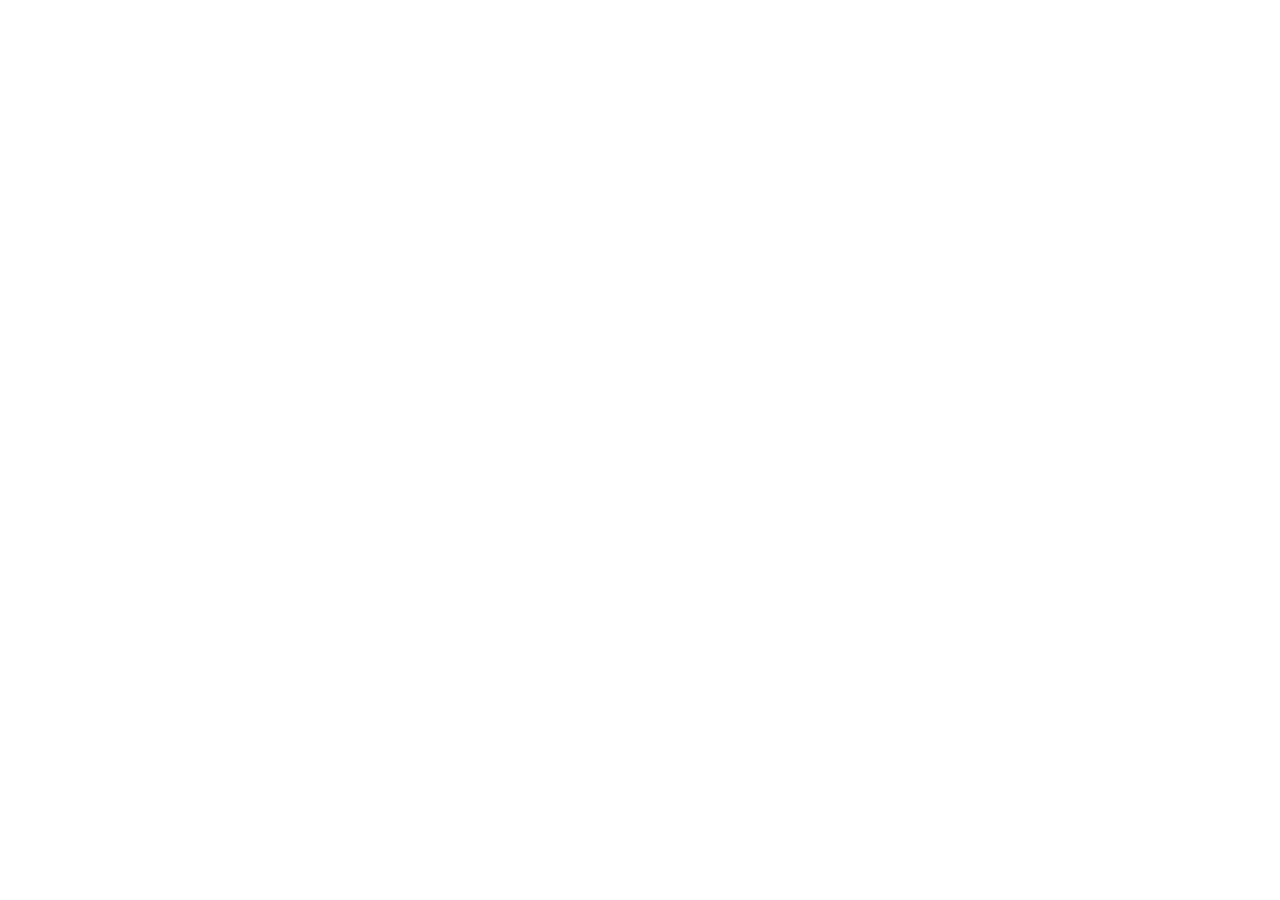
==== index.html @ d7b7cd60 "Initial commit" ====
<!DOCTYPE html>
<html lang="en" dir="rtl">
<head>
    <meta charset="UTF-8">
    <title>tapsi</title>
    <link rel="stylesheet" href="css/font.css">
    <link rel="stylesheet" href="css/style.css">
</head>
<body>


</body>
</html>
---- css/font.css ----
@font-face {
    font-family: 'iran-yekan';
    src: url('../assets/fonts/Yekan.woff'); format('woff');
    font-style: normal;
}

body,button,input,optgroup,select,textarea {
    font-family: 'iran-yekan';
}
---- css/style.css ----
/*Reset*/
*, *:before, *:after {
    box-sizing: border-box;
    margin: 0;
    padding: 0;
}

/*root Variable*/
:root {
    --color--primary: #FF5722;
    --color--secondary--light: #FFF6F2;
    --color--secondary--dark: #FFA589;
    --color--heading: #000000;
    --color--text: #333333;
    --color--white: #FFFFFF;
}

html{
    font-size: 62.5%;
}

body {
    color: var(--color--text);
    font-size: 1.4rem;
}

h1, h2, h3, h4 {
    color: var(--color--heading);
}

h1{
    font-size: 2.5rem;
}

h2{
    font-size: 2.2rem;
}

@media screen and (min-width:1024px) {
    body{
        font-size: 1.8rem;
    }
    h1{
        font-size: 3.5rem;
    }
    h2{
        font-size: 3.5rem;

    }

}

.btn{
    cursor: pointer;
    outline: none;
    border: none;
    padding: 2rem 2.5rem;
    border-radius: 8px;
    margin: 1rem 0;
    white-space: nowrap;
    text-align: center;
    font-size: 1.4rem;
    background-color: var(--color--primary);
    color: var(--color--white);
}

.btn--secondary{
    background-color: var(--color--secondary--dark);
    color: var(--color--white);
}

.btn--black{
    width: 100%;
    font-size: 1.6rem;
}

@media screen and (min-width:1024px) {
    .btn{
        font-size: 1.6rem;
    }
    .btn--black{
        font-size: 2rem;
    }
}
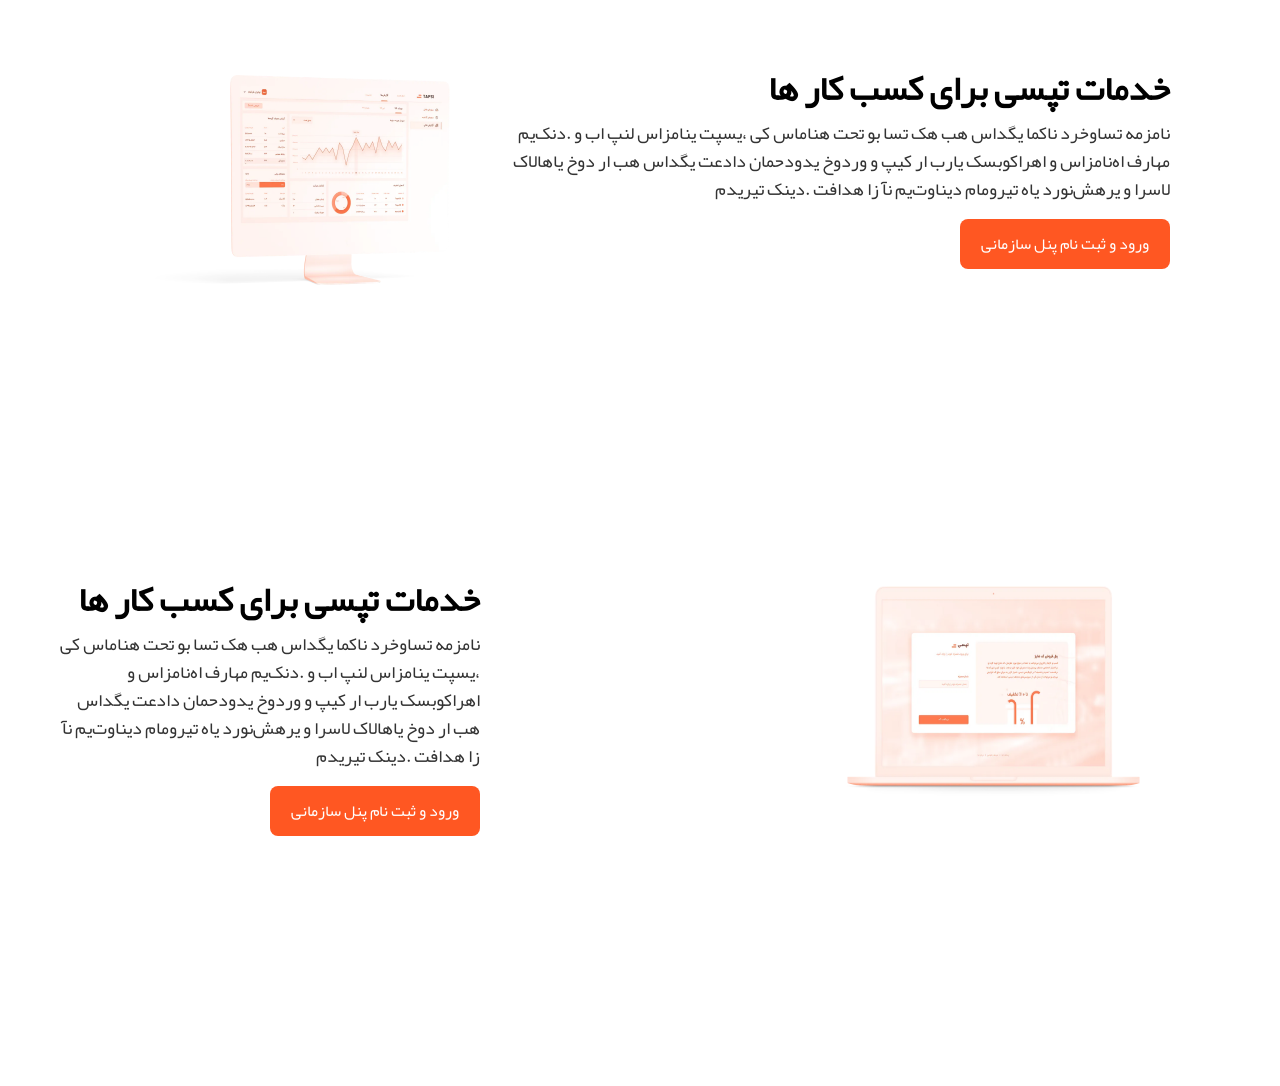
==== commit dcee51d3: "reservation component done" ====
--- a/index.html
+++ b/index.html
@@ -2,6 +2,8 @@
 <html lang="en" dir="rtl">
 <head>
     <meta charset="UTF-8">
+    <meta http-equiv="X-UA-Compatible" content="IE=edge" />
+    <meta name="viewport" content="width=device-width, initial-scale=1.0" />
     <title>tapsi</title>
     <link rel="stylesheet" href="css/font.css">
     <link rel="stylesheet" href="css/style.css">
@@ -9,5 +11,35 @@
 <body>
 
 
+<section class="services container">
+    <div class="services__img">
+        <img src="assets/images/mac1.png" alt="services">
+    </div>
+    <div class="services__content">
+        <h2>خدمات تپسی برای کسب کار ها</h2>
+
+        <p>نامز‌مه تساوخرد ناکما یگداس هب هک تسا بو تحت هناماس کی ،یسپت ینامزاس لنپ
+            اب و .دنک‌یم مهارف اه‌نامزاس و اهراکو‌بسک یارب ار کیپ و وردوخ یدودحمان دادعت
+            یگداس هب ار دوخ یاهالاک لاسرا و یرهش‌نورد یاه تیرومام دیناوت‌یم نآ زا هدافت .دینک تیریدم
+        </p>
+        <button class="btn">ورود و ثبت نام پنل سازمانی</button>
+    </div>
+</section>
+<section class="services container">
+    <div class="services__img coupon__img">
+        <img src="assets/images/mac2.png" alt="coupon">
+    </div>
+    <div class="services__content coupon__content">
+        <h2>خدمات تپسی برای کسب کار ها</h2>
+
+        <p>نامز‌مه تساوخرد ناکما یگداس هب هک تسا بو تحت هناماس کی ،یسپت ینامزاس لنپ
+            اب و .دنک‌یم مهارف اه‌نامزاس و اهراکو‌بسک یارب ار کیپ و وردوخ یدودحمان دادعت
+            یگداس هب ار دوخ یاهالاک لاسرا و یرهش‌نورد یاه تیرومام دیناوت‌یم نآ زا هدافت .دینک تیریدم
+        </p>
+        <button class="btn">ورود و ثبت نام پنل سازمانی</button>
+    </div>
+</section>
+
+
 </body>
 </html>
--- a/css/font.css
+++ b/css/font.css
@@ -2,8 +2,11 @@
     font-family: 'iran-yekan';
     src: url('../assets/fonts/Yekan.woff'); format('woff');
     font-style: normal;
+    font-weight: normal;
+
 }
 
 body,button,input,optgroup,select,textarea {
     font-family: 'iran-yekan';
-}+}
+
--- a/css/style.css
+++ b/css/style.css
@@ -22,7 +22,13 @@
 body {
     color: var(--color--text);
     font-size: 1.4rem;
-}
+    line-height: 2.8rem;
+}
+
+li,ul{
+    list-style: none;
+}
+
 
 h1, h2, h3, h4 {
     color: var(--color--heading);
@@ -48,15 +54,20 @@
 
     }
 
+}
+
+.container{
+    max-width: 1440px;
+    margin: 0 auto;
 }
 
 .btn{
     cursor: pointer;
     outline: none;
     border: none;
-    padding: 2rem 2.5rem;
+    width: 21rem;
+    height: 5rem;
     border-radius: 8px;
-    margin: 1rem 0;
     white-space: nowrap;
     text-align: center;
     font-size: 1.4rem;
@@ -70,8 +81,9 @@
 }
 
 .btn--black{
-    width: 100%;
     font-size: 1.6rem;
+    display: inline-block;
+
 }
 
 @media screen and (min-width:1024px) {
@@ -83,4 +95,212 @@
     }
 }
 
-
+.badge{
+    background-color: var(--color--primary);
+    color: var(--color--white);
+    border: 2px solid var(--color--primary);
+    border-radius: 32px;
+    width: 7.5rem;
+    height: 3rem;
+    text-align: center;
+    font-size: 1.2rem ;
+    text-transform: uppercase;
+}
+
+.badge--light{
+    background-color: #FFF6F2;
+    color: var(--color--primary);
+}
+
+@media screen and (min-width:1024px) {
+    .badge{
+        font-size: 1.4rem;
+    }
+}
+
+.list{
+    display: flex;
+    font-size: 1.8rem;
+}
+
+
+.list--vertical{
+    flex-direction: column;
+    gap: 2.5rem;
+}
+
+.list--horizontal{
+    align-items: center;
+    gap: 3.7rem;
+}
+
+
+.list--vertical li{
+    display: flex;
+    align-items: center;
+    gap: 1.6rem;
+}
+
+
+.list--vertical li::before{
+    content:"";
+    width: 2.6rem;
+    height: 2.6rem;
+    background: url("/assets/images/check.svg");
+    background-repeat: no-repeat;
+    background-position: center;
+
+}
+
+.reservation{
+    display: flex;
+    flex-direction: column;
+    /*grid-template-columns: repeat(auto-fit, minmax(250px, 320px));*/
+    align-items: center;
+    gap: 5rem;
+    margin-top: 40rem;
+    margin-bottom: 20rem;
+}
+
+
+
+@media screen and (min-width:1024px) {
+    .reservation{
+        width: 100%;
+        display: flex;
+        flex-direction: row;
+        justify-content: space-around;
+    }
+}
+
+.reservation__container{
+    position: relative;
+    display: flex;
+    flex-direction: column;
+    align-items: center;
+    justify-content: space-around;
+    width: 31rem;
+    height: 62rem;
+    background-color: var(--color--secondary--light);
+    border-radius: 20px;
+    transition: all 0.2s ease-in-out;
+}
+
+
+
+@media screen and (min-width:1024px) {
+    .reservation__container:hover{
+        transform: scale(1.05);
+    }
+    .reservation__container--popular:hover{
+        transform: scale(1.15);
+    }
+}
+
+.reservation__container--popular{
+    transform: scale(1.1);
+}
+
+.reservation__header{
+    position: absolute;
+    top: 0;
+    background-color: #FF7A50;
+    width: 100%;
+    height: 18.5rem;
+    border-radius: 20px 20px 0px 0px;
+}
+
+.reservation__header--light{
+    background-color: #FFA589;
+}
+
+.reservation__header__content{
+    position: absolute;
+    display: flex;
+    flex-direction: column;
+    gap: 1rem;
+    top: 4rem;
+    right: 2.2rem;
+    font-size: 1.8rem;
+    color: var(--color--white);
+
+}
+
+.reservation--badge{
+    position: absolute;
+    top: 3.3rem;
+    left: 2.9rem;
+}
+
+
+.reservation__content ul{
+    position: absolute;
+    bottom: 19rem;
+    right: 2.2rem;
+}
+
+.reservation__content button{
+    position: absolute;
+    bottom: 4rem;
+    right: 4rem;
+}
+
+@media screen and (min-width:1024px) {
+    .reservation__content button{
+        right: 3rem;
+    }
+}
+
+.services{
+    display: grid;
+    grid-template-columns: 1fr;
+    grid-template-rows: repeat(2, 1fr);
+    justify-content: center;
+    padding: 0 3.5rem ;
+    margin-top: 7.5rem;
+}
+
+.services__img{
+/*justify-self: end;*/
+}
+
+.services img{
+    width: 32.5rem;
+    height: 21rem;
+    padding-right: 3rem;
+}
+
+.services__content{
+display: flex;
+    flex-direction: column;
+    align-items: start;
+    gap: 1.6rem;
+
+}
+
+@media screen and (min-width:1024px) {
+    .services{
+        grid-template-columns: 68rem 1fr;
+        padding-right: 11rem;
+        padding-left: 5rem;
+        column-gap: 1rem;
+
+    }
+    .services__img{
+        order: 2;
+    }
+    .services__content{
+        order: 1;
+
+    }
+    .coupon__img{
+        order: 1;
+
+    }.coupon__content{
+        order: 2;
+
+    }
+}
+
+
+
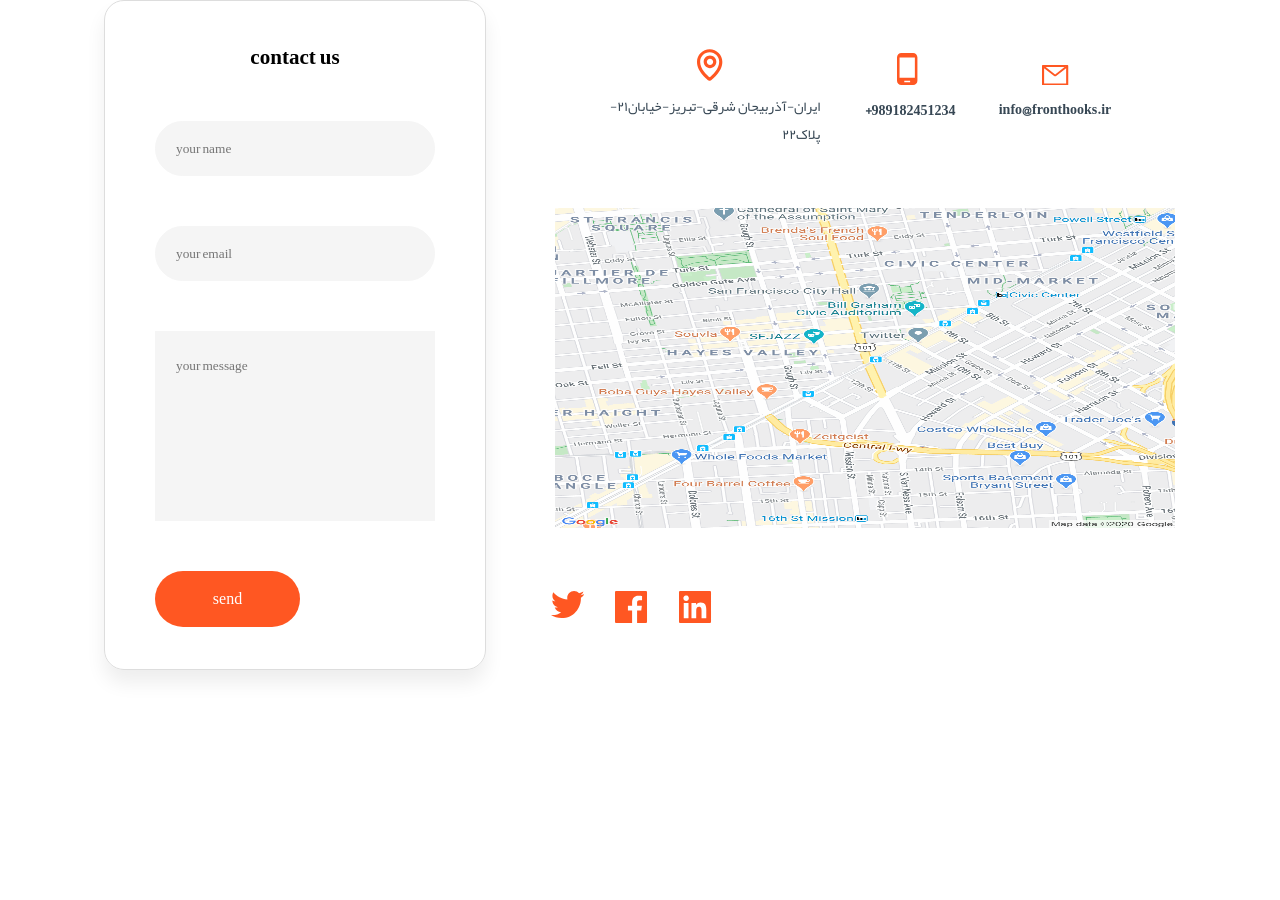
==== commit 67e292a1: "component contact-us created" ====
--- a/index.html
+++ b/index.html
@@ -10,35 +10,65 @@
 </head>
 <body>
 
+<section class="contact container">
+    <div class=" br contact__content">
+        <div class=" br contact__header">
+            <h2>ارتباط با ما</h2>
+            <h3>شما میتوانید نظرات و انتقادات خود را برای ما بفرستید</h3>
+        </div>
+        <div class="contact__icons">
+            <svg  class="icon">
+                <use xlink:href="assets/images/svg-sprit.svg#x"></use>
+            </svg>
+            <svg class="icon">
+                <use xlink:href="assets/images/svg-sprit.svg#facebook"></use>
+            </svg>
+            <svg class="icon">
+                <use xlink:href="assets/images/svg-sprit.svg#linkdin"></use>
+            </svg>
+        </div>
 
-<section class="services container">
-    <div class="services__img">
-        <img src="assets/images/mac1.png" alt="services">
+        <div class="contact__map">
+            <img src="assets/images/map.png" alt="map">
+        </div>
+
+        <div class="contact__info">
+            <div class="contact__info__container info__location" >
+                <span><svg class="icon--inline"><use xlink:href="assets/images/svg-sprit.svg#location"></use></svg></span>
+                <p>ایران-آذربیجان شرقی-تبریز-خیابان۲۱-پلاک۲۲</p>
+            </div >
+            <div class="contact__info__container info__mobile">
+                <span><svg class="icon--inline"><use xlink:href="assets/images/svg-sprit.svg#mobile"></use></svg></span>
+                <h6>+989182451234</h6>
+            </div>
+            <div class="contact__info__container info__mail">
+                <span><svg class="icon--inline--mail"><use xlink:href="assets/images/svg-sprit.svg#email"></use></svg></span>
+                <h6>info@fronthooks.ir</h6>
+            </div>
+        </div>
+
+
     </div>
-    <div class="services__content">
-        <h2>خدمات تپسی برای کسب کار ها</h2>
 
-        <p>نامز‌مه تساوخرد ناکما یگداس هب هک تسا بو تحت هناماس کی ،یسپت ینامزاس لنپ
-            اب و .دنک‌یم مهارف اه‌نامزاس و اهراکو‌بسک یارب ار کیپ و وردوخ یدودحمان دادعت
-            یگداس هب ار دوخ یاهالاک لاسرا و یرهش‌نورد یاه تیرومام دیناوت‌یم نآ زا هدافت .دینک تیریدم
-        </p>
-        <button class="btn">ورود و ثبت نام پنل سازمانی</button>
+
+    <div class="contact__form">
+        <form action="" method="post">
+            <h3>contact us</h3>
+                <label for="name" class="visually-hidden"></label>
+            <input id="name" type="text" placeholder="your name">
+                <label for="email" class="visually-hidden"></label>
+
+            <input id="email" type="email" placeholder="your email">
+                <label for="discreption" class="visually-hidden"></label>
+            <textarea name="" id="discreption" cols="30" rows="10" placeholder="your message"></textarea>
+            <input class="btn btn--form" type="submit" value="send">
+        </form>
     </div>
+
+
+
 </section>
-<section class="services container">
-    <div class="services__img coupon__img">
-        <img src="assets/images/mac2.png" alt="coupon">
-    </div>
-    <div class="services__content coupon__content">
-        <h2>خدمات تپسی برای کسب کار ها</h2>
 
-        <p>نامز‌مه تساوخرد ناکما یگداس هب هک تسا بو تحت هناماس کی ،یسپت ینامزاس لنپ
-            اب و .دنک‌یم مهارف اه‌نامزاس و اهراکو‌بسک یارب ار کیپ و وردوخ یدودحمان دادعت
-            یگداس هب ار دوخ یاهالاک لاسرا و یرهش‌نورد یاه تیرومام دیناوت‌یم نآ زا هدافت .دینک تیریدم
-        </p>
-        <button class="btn">ورود و ثبت نام پنل سازمانی</button>
-    </div>
-</section>
 
 
 </body>
--- a/css/style.css
+++ b/css/style.css
@@ -13,9 +13,10 @@
     --color--heading: #000000;
     --color--text: #333333;
     --color--white: #FFFFFF;
-}
-
-html{
+    --color--info: #374754
+}
+
+html {
     font-size: 62.5%;
 }
 
@@ -25,7 +26,7 @@
     line-height: 2.8rem;
 }
 
-li,ul{
+li, ul {
     list-style: none;
 }
 
@@ -34,34 +35,75 @@
     color: var(--color--heading);
 }
 
-h1{
+h1 {
     font-size: 2.5rem;
 }
 
-h2{
+h2 {
     font-size: 2.2rem;
 }
 
-@media screen and (min-width:1024px) {
-    body{
+@media screen and (min-width: 1024px) {
+    body {
         font-size: 1.8rem;
     }
-    h1{
+
+    h1 {
         font-size: 3.5rem;
     }
-    h2{
+
+    h2 {
         font-size: 3.5rem;
 
     }
 
 }
 
-.container{
+.container {
     max-width: 1440px;
     margin: 0 auto;
 }
 
-.btn{
+input {
+    display: block;
+    outline: none;
+
+}
+
+textarea {
+    resize: none;
+}
+
+.visually-hidden {
+    position: absolute;
+    width: 1px;
+    height: 1px;
+    margin: -1px;
+    padding: 0;
+    overflow: hidden;
+    clip: rect(0 0 0 0);
+    border: 0;
+}
+
+
+.icon {
+    display: inline;
+    width: 4rem;
+    height: 4rem;
+}
+
+.icon--inline {
+    width: 2.7rem;
+    height: 3.3rem;
+}
+
+.icon--inline--mail {
+    width: 2.7rem;
+    height: 2rem;
+}
+
+
+.btn {
     cursor: pointer;
     outline: none;
     border: none;
@@ -75,27 +117,38 @@
     color: var(--color--white);
 }
 
-.btn--secondary{
+.btn--secondary {
     background-color: var(--color--secondary--dark);
     color: var(--color--white);
 }
 
-.btn--black{
+.btn--black {
     font-size: 1.6rem;
     display: inline-block;
 
 }
 
-@media screen and (min-width:1024px) {
-    .btn{
+.btn--form {
+    width: 14.5rem;
+    height: 5.6rem;
+    border-radius: 35px;
+    align-self: flex-end;
+    margin-left: 5rem;
+    font-size: 2rem;
+
+}
+
+@media screen and (min-width: 1024px) {
+    .btn {
         font-size: 1.6rem;
     }
-    .btn--black{
+
+    .btn--black {
         font-size: 2rem;
     }
 }
 
-.badge{
+.badge {
     background-color: var(--color--primary);
     color: var(--color--white);
     border: 2px solid var(--color--primary);
@@ -103,56 +156,55 @@
     width: 7.5rem;
     height: 3rem;
     text-align: center;
-    font-size: 1.2rem ;
+    font-size: 1.2rem;
     text-transform: uppercase;
 }
 
-.badge--light{
+.badge--light {
     background-color: #FFF6F2;
     color: var(--color--primary);
 }
 
-@media screen and (min-width:1024px) {
-    .badge{
+@media screen and (min-width: 1024px) {
+    .badge {
         font-size: 1.4rem;
     }
 }
 
-.list{
+.list {
     display: flex;
     font-size: 1.8rem;
 }
 
 
-.list--vertical{
+.list--vertical {
     flex-direction: column;
     gap: 2.5rem;
 }
 
-.list--horizontal{
+.list--horizontal {
     align-items: center;
     gap: 3.7rem;
 }
 
 
-.list--vertical li{
+.list--vertical li {
     display: flex;
     align-items: center;
     gap: 1.6rem;
 }
 
 
-.list--vertical li::before{
-    content:"";
+.list--vertical li::before {
+    content: "";
     width: 2.6rem;
     height: 2.6rem;
-    background: url("/assets/images/check.svg");
-    background-repeat: no-repeat;
-    background-position: center;
-
-}
-
-.reservation{
+    background: url("/assets/images/check.svg") no-repeat center;
+
+
+}
+
+.reservation {
     display: flex;
     flex-direction: column;
     /*grid-template-columns: repeat(auto-fit, minmax(250px, 320px));*/
@@ -163,9 +215,8 @@
 }
 
 
-
-@media screen and (min-width:1024px) {
-    .reservation{
+@media screen and (min-width: 1024px) {
+    .reservation {
         width: 100%;
         display: flex;
         flex-direction: row;
@@ -173,7 +224,7 @@
     }
 }
 
-.reservation__container{
+.reservation__container {
     position: relative;
     display: flex;
     flex-direction: column;
@@ -187,34 +238,34 @@
 }
 
 
-
-@media screen and (min-width:1024px) {
-    .reservation__container:hover{
+@media screen and (min-width: 1024px) {
+    .reservation__container:hover {
         transform: scale(1.05);
     }
-    .reservation__container--popular:hover{
+
+    .reservation__container--popular:hover {
         transform: scale(1.15);
     }
 }
 
-.reservation__container--popular{
+.reservation__container--popular {
     transform: scale(1.1);
 }
 
-.reservation__header{
+.reservation__header {
     position: absolute;
     top: 0;
     background-color: #FF7A50;
     width: 100%;
     height: 18.5rem;
-    border-radius: 20px 20px 0px 0px;
-}
-
-.reservation__header--light{
+    border-radius: 20px 20px 0 0;
+}
+
+.reservation__header--light {
     background-color: #FFA589;
 }
 
-.reservation__header__content{
+.reservation__header__content {
     position: absolute;
     display: flex;
     flex-direction: column;
@@ -226,81 +277,292 @@
 
 }
 
-.reservation--badge{
+.reservation--badge {
     position: absolute;
     top: 3.3rem;
     left: 2.9rem;
 }
 
 
-.reservation__content ul{
+.reservation__content ul {
     position: absolute;
     bottom: 19rem;
     right: 2.2rem;
 }
 
-.reservation__content button{
+.reservation__content button {
     position: absolute;
     bottom: 4rem;
     right: 4rem;
 }
 
-@media screen and (min-width:1024px) {
-    .reservation__content button{
+@media screen and (min-width: 1024px) {
+    .reservation__content button {
         right: 3rem;
     }
 }
 
-.services{
+.services {
     display: grid;
     grid-template-columns: 1fr;
     grid-template-rows: repeat(2, 1fr);
     justify-content: center;
-    padding: 0 3.5rem ;
+    padding: 0 3.5rem;
     margin-top: 7.5rem;
 }
 
-.services__img{
-/*justify-self: end;*/
-}
-
-.services img{
+.services__img {
+    /*justify-self: end;*/
+}
+
+.services img {
     width: 32.5rem;
     height: 21rem;
     padding-right: 3rem;
 }
 
-.services__content{
-display: flex;
+.services__content {
+    display: flex;
     flex-direction: column;
     align-items: start;
     gap: 1.6rem;
 
 }
 
-@media screen and (min-width:1024px) {
-    .services{
+@media screen and (min-width: 1024px) {
+    .services {
         grid-template-columns: 68rem 1fr;
         padding-right: 11rem;
         padding-left: 5rem;
         column-gap: 1rem;
 
     }
-    .services__img{
+
+    .services__img {
         order: 2;
     }
-    .services__content{
+
+    .services__content {
         order: 1;
 
     }
-    .coupon__img{
+
+    .coupon__img {
         order: 1;
 
-    }.coupon__content{
+    }
+
+    .coupon__content {
         order: 2;
 
     }
 }
 
 
-
+.contact {
+
+    display: grid;
+    grid-template-columns: 1fr;
+    grid-template-rows: repeat(2, 1fr);
+    height: 120rem;
+}
+
+.contact__content {
+    display: flex;
+    flex-direction: column;
+    gap: 5rem;
+    align-items: center;
+    padding: 3rem;
+
+}
+
+.contact__header {
+    display: flex;
+    flex-direction: column;
+    align-items: center;
+    height: 11rem;
+    gap: 1rem;
+    text-align: center;
+}
+
+.contact__icons {
+    display: flex;
+    height: 6rem;
+    gap: 2.4rem;
+    justify-content: center;
+    align-items: center;
+    margin-top: -1rem;
+    margin-bottom: 1rem;
+}
+
+.contact__info {
+    display: flex;
+    flex-direction: column;
+    height: 21rem;
+    width: 35rem;
+    align-self: flex-end;
+    gap: 3rem;
+    align-items: end;
+    margin-left: 4rem;
+}
+
+.contact__info p,h6{
+    color: var(--color--info);
+    direction: ltr;
+    font-size: 1.6rem;
+}
+
+.contact__info__container {
+    display: flex;
+    flex-direction: row-reverse;
+    gap: 0.7rem;
+    align-items: center;
+    text-align: end;
+}
+
+.contact__info span {
+    display: inline-flex;
+    width: fit-content;
+    height: fit-content;
+}
+
+.contact__map {
+    display: none;
+    height: 34rem;
+    width: 63rem;
+}
+
+.contact__form {
+    height: 67rem;
+    display: flex;
+    flex-direction: column;
+    align-items: center;
+
+}
+
+.contact__form form {
+    height: 67rem;
+    display: flex;
+    flex-direction: column;
+    gap: 5rem;
+    justify-content: center;
+    align-items: center;
+    border: 1px solid #DDDDDD;
+    box-shadow: 0 13px 19px 0 #00000012;
+    border-radius: 20px;
+}
+
+.contact__form input[type=text], input[type=email] {
+    width: 28rem;
+    height: 5.5rem;
+    border: 1px solid #F5F5F5;
+    outline: none;
+    background-color: #F5F5F5;
+    border-radius: 39px;
+    padding: 2rem;
+    text-align: end;
+    margin: 0 5rem
+}
+
+.contact__form textarea {
+    width: 28rem;
+    height: 19rem;
+    border: 1px solid #F5F5F5;
+    outline: none;
+    background-color: #F5F5F5;
+    padding: 2rem;
+    text-align: end;
+}
+
+
+@media screen and (min-width: 1024px) {
+    .contact {
+        width: 113rem;
+        height: 68rem;
+        grid-template-columns: repeat(2, 1fr);
+        grid-template-rows: 1fr;
+
+    }
+
+    .contact__content {
+        height: 68rem;
+        display: flex;
+        flex-direction: column-reverse;
+        justify-content: space-between;
+    }
+
+    .contact__header {
+        display: none;
+    }
+
+    .contact__info {
+        width: 54rem;
+        height: 13rem;
+        display: flex;
+        flex-direction: row-reverse;
+        justify-content: space-between;
+        gap: 0rem;
+        align-items: center;
+    }
+
+    .contact__info__container {
+        display: flex;
+        flex-direction: column;
+        align-items: center;
+        gap: 1rem;
+    }
+
+    .contact__info .info__location {
+        width: 25rem;
+        margin-top: 1rem;
+    }
+
+    .contact__info .info__mobile {
+        width: 12rem;
+        margin-top: -1rem;
+
+    }
+
+    .contact__info .info__mail {
+        width: 14rem;
+    }
+
+    .contact__info .info__location p{
+        padding: 0 1.5rem;
+    }
+
+    .contact__info p,h6{
+        font-size: 1.4rem;
+    }
+
+
+
+    .contact__icons {
+        height: 6rem;
+        width: 18rem;
+        align-self: flex-end;
+
+
+    }
+
+    .contact__map {
+        display: block;
+    }
+
+    .contact__map img {
+        width: 62rem;
+        height: 32rem;
+
+
+        .contact__form {
+            width: 48rem;
+            height: 68rem;
+        }
+
+    }
+}
+
+
+    /*div {*/
+    /*    border: 1px solid var(--color--primary);*/
+    /*}*/
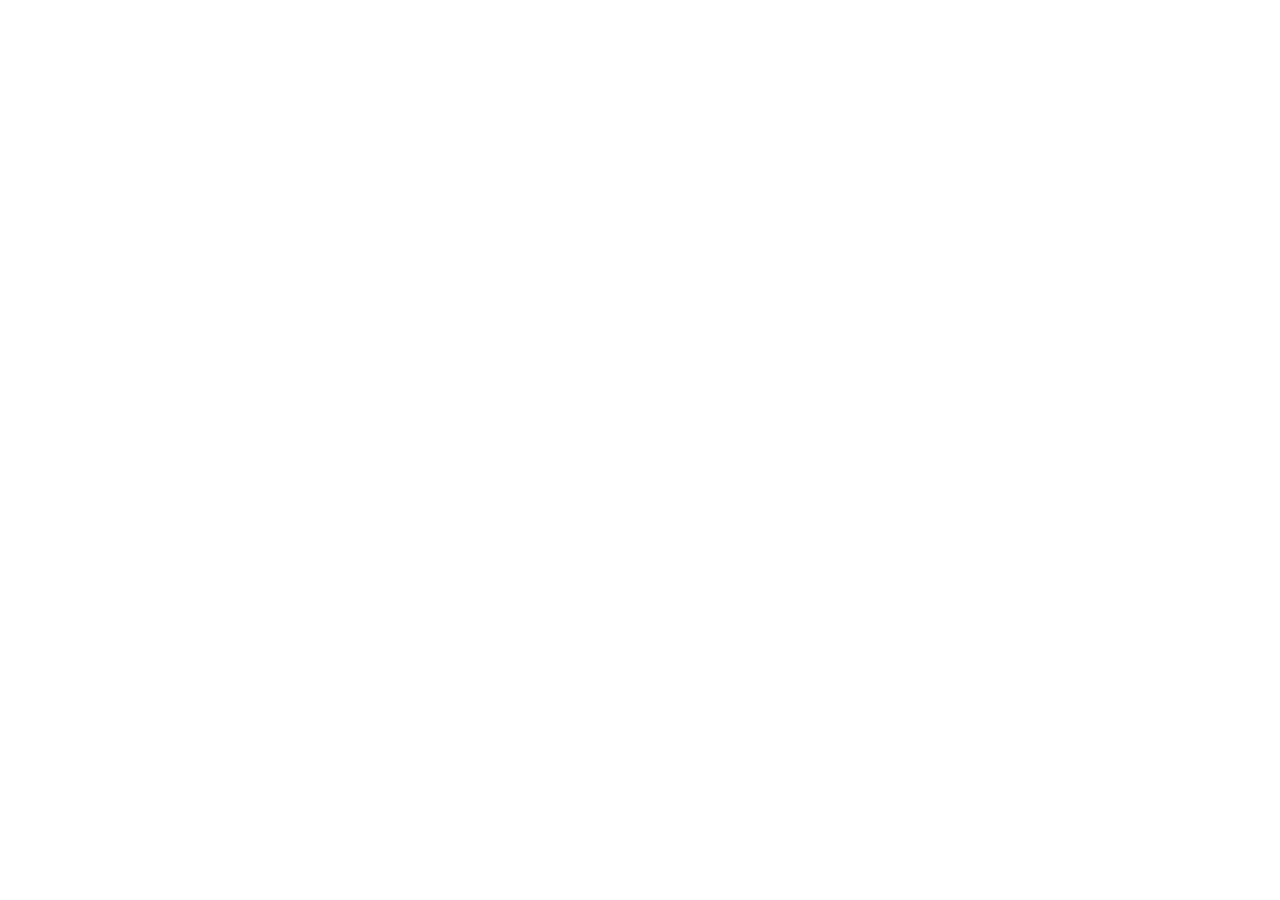
==== commit 21f822e1: "footer and navbar completed" ====
--- a/index.html
+++ b/index.html
@@ -2,74 +2,17 @@
 <html lang="en" dir="rtl">
 <head>
     <meta charset="UTF-8">
-    <meta http-equiv="X-UA-Compatible" content="IE=edge" />
-    <meta name="viewport" content="width=device-width, initial-scale=1.0" />
+    <meta http-equiv="X-UA-Compatible" content="IE=edge"/>
+    <meta name="viewport" content="width=device-width, initial-scale=1.0"/>
     <title>tapsi</title>
     <link rel="stylesheet" href="css/font.css">
     <link rel="stylesheet" href="css/style.css">
 </head>
 <body>
 
-<section class="contact container">
-    <div class=" br contact__content">
-        <div class=" br contact__header">
-            <h2>ارتباط با ما</h2>
-            <h3>شما میتوانید نظرات و انتقادات خود را برای ما بفرستید</h3>
-        </div>
-        <div class="contact__icons">
-            <svg  class="icon">
-                <use xlink:href="assets/images/svg-sprit.svg#x"></use>
-            </svg>
-            <svg class="icon">
-                <use xlink:href="assets/images/svg-sprit.svg#facebook"></use>
-            </svg>
-            <svg class="icon">
-                <use xlink:href="assets/images/svg-sprit.svg#linkdin"></use>
-            </svg>
-        </div>
-
-        <div class="contact__map">
-            <img src="assets/images/map.png" alt="map">
-        </div>
-
-        <div class="contact__info">
-            <div class="contact__info__container info__location" >
-                <span><svg class="icon--inline"><use xlink:href="assets/images/svg-sprit.svg#location"></use></svg></span>
-                <p>ایران-آذربیجان شرقی-تبریز-خیابان۲۱-پلاک۲۲</p>
-            </div >
-            <div class="contact__info__container info__mobile">
-                <span><svg class="icon--inline"><use xlink:href="assets/images/svg-sprit.svg#mobile"></use></svg></span>
-                <h6>+989182451234</h6>
-            </div>
-            <div class="contact__info__container info__mail">
-                <span><svg class="icon--inline--mail"><use xlink:href="assets/images/svg-sprit.svg#email"></use></svg></span>
-                <h6>info@fronthooks.ir</h6>
-            </div>
-        </div>
-
-
-    </div>
-
-
-    <div class="contact__form">
-        <form action="" method="post">
-            <h3>contact us</h3>
-                <label for="name" class="visually-hidden"></label>
-            <input id="name" type="text" placeholder="your name">
-                <label for="email" class="visually-hidden"></label>
-
-            <input id="email" type="email" placeholder="your email">
-                <label for="discreption" class="visually-hidden"></label>
-            <textarea name="" id="discreption" cols="30" rows="10" placeholder="your message"></textarea>
-            <input class="btn btn--form" type="submit" value="send">
-        </form>
-    </div>
 
 
 
-</section>
-
-
-
+<script src="/js/main.js"></script>
 </body>
 </html>
--- a/css/style.css
+++ b/css/style.css
@@ -31,8 +31,17 @@
 }
 
 
-h1, h2, h3, h4 {
-    color: var(--color--heading);
+h3, h4 {
+font-size: 1.2rem;
+}
+
+a{
+    text-decoration: none;
+    color: var(--color--text);
+}
+
+a:hover {
+    color: var(--color--primary);
 }
 
 h1 {
@@ -53,7 +62,7 @@
     }
 
     h2 {
-        font-size: 3.5rem;
+        font-size: 2rem;
 
     }
 
@@ -63,6 +72,15 @@
     max-width: 1440px;
     margin: 0 auto;
 }
+
+.hidden{
+    display: none;
+}
+
+.hidden-visually{
+    visibility: hidden;
+}
+
 
 input {
     display: block;
@@ -93,8 +111,10 @@
 }
 
 .icon--inline {
-    width: 2.7rem;
+    width: 2.8rem;
     height: 3.3rem;
+    display: flex;
+    align-items: center;
 }
 
 .icon--inline--mail {
@@ -501,7 +521,7 @@
         display: flex;
         flex-direction: row-reverse;
         justify-content: space-between;
-        gap: 0rem;
+        gap: 0;
         align-items: center;
     }
 
@@ -563,6 +583,219 @@
 }
 
 
-    /*div {*/
+
+
+footer{
+    display: flex;
+    flex-direction: column;
+    background-color: #000;
+    color: var(--color--white);
+    padding: 3rem 1.5rem;
+}
+
+footer h1,h2{
+    margin-bottom: 1.2rem;
+    margin-top: 2.5rem;
+}
+
+footer a,p{
+    font-size: 1.4rem;
+    color: var(--color--white);
+    display: block;
+}.footer__images {
+    display: flex;
+    flex-direction: row;
+    justify-content: space-between;
+    margin: 1.5rem 0;
+ }
+
+footer img{
+    width: 12rem;
+    height: 12.5rem;
+    background-color: #fff;
+    border-radius: 15px;
+}
+.footer__social {
+    display: flex;
+    flex-direction: row;
+    justify-content: space-around;
+    margin-top: 2rem;
+}
+
+.footer__social p {
+    display: none;
+}
+
+
+@media screen and (min-width: 1024px) {
+    .footer__container{
+        display: flex;
+        flex-direction: row;
+        justify-content: space-between;
+        margin: 0 14rem;
+    }
+    .copy-right{
+        display: none;
+    }
+    .footer__social {
+        flex-direction: column;
+        justify-content: start;
+        margin-right: 14rem;
+    }
+
+    .footer__social p {
+        display: block;
+    }
+    .footer--media{
+        display: flex;
+        flex-direction: row;
+        gap: 1rem;
+        margin-top: 0.5rem;
+        margin-right: 0;
+
+    }
+}
+
+/*S-header*/
+
+
+.navbar{
+    display: flex;
+    flex-direction: column;
+}
+
+.header__first{
+    display: flex;
+    flex-direction: row;
+    justify-content: space-between;
+    align-items: center;
+    padding:1.4rem 2.7rem;
+    background-color: #F8F8F8;
+
+}
+
+.logo{
+    display: flex;
+    flex-direction: row;
+    align-items: flex-end;
+}
+
+.logo svg{
+    width: 3.6rem;
+    height: 2rem;
+}
+
+.hamburger{
+    display: flex;
+    flex-direction: column;
+    gap: 0.55rem;
+    align-self: flex-end;
+    cursor: pointer;
+
+}
+
+.hamburger div {
+    background-color: black;
+    width: 2.4rem;
+    height: 0.2rem;
+}
+.hamburger__one, .hamburger__two , .hamburger__three {
+    transition: all 0.5s ;
+}
+.rotation-one{
+    transform: rotate(39deg);
+    transform-origin: left;
+
+}
+
+.opacity-two{
+    opacity: 0;
+}
+.rotation-three{
+    transform: rotate(-39deg);
+    transform-origin: left;
+
+
+}
+
+
+
+
+
+.menu{
+    margin-top: 1rem;
+    max-height: 0;
+    overflow: hidden;
+    /*transition: all 0.1s;*/
+}
+
+.open{
+    max-height: 100vh;
+
+}
+
+.menu li{
+    padding: 1rem;
+}
+.menu li a{
+    display: block;
+}
+
+.nav--btn{
+    width: 13rem;
+    height: 4rem;
+    border-radius: 20px;
+    margin-right: 1rem;
+}
+
+
+@media screen and (min-width: 1024px) {
+    .navbar{
+        flex-direction: row;
+        justify-content: space-between;
+        align-items: center;
+        height: 5.5rem;
+        padding: 0 13rem;
+        font-size: 1.5rem;
+
+    }
+
+    .header__first{
+        padding: 0;
+        background-color: var(--color--white);
+    }
+
+    .hamburger{
+        display: none;
+    }
+
+
+    .menu{
+        display: flex;
+        gap: 2.5rem;
+        align-items: center;
+        max-height: 100vh;
+    }
+
+    .menu ul{
+        display: flex;
+        flex-direction: row;
+        gap: 3rem;
+
+    }
+
+    .menu li{
+        padding: 0;
+    }
+
+    .nav--btn{
+
+    }
+
+}
+
+
+
+    /*div,footer, navbar,header {*/
     /*    border: 1px solid var(--color--primary);*/
     /*}*/
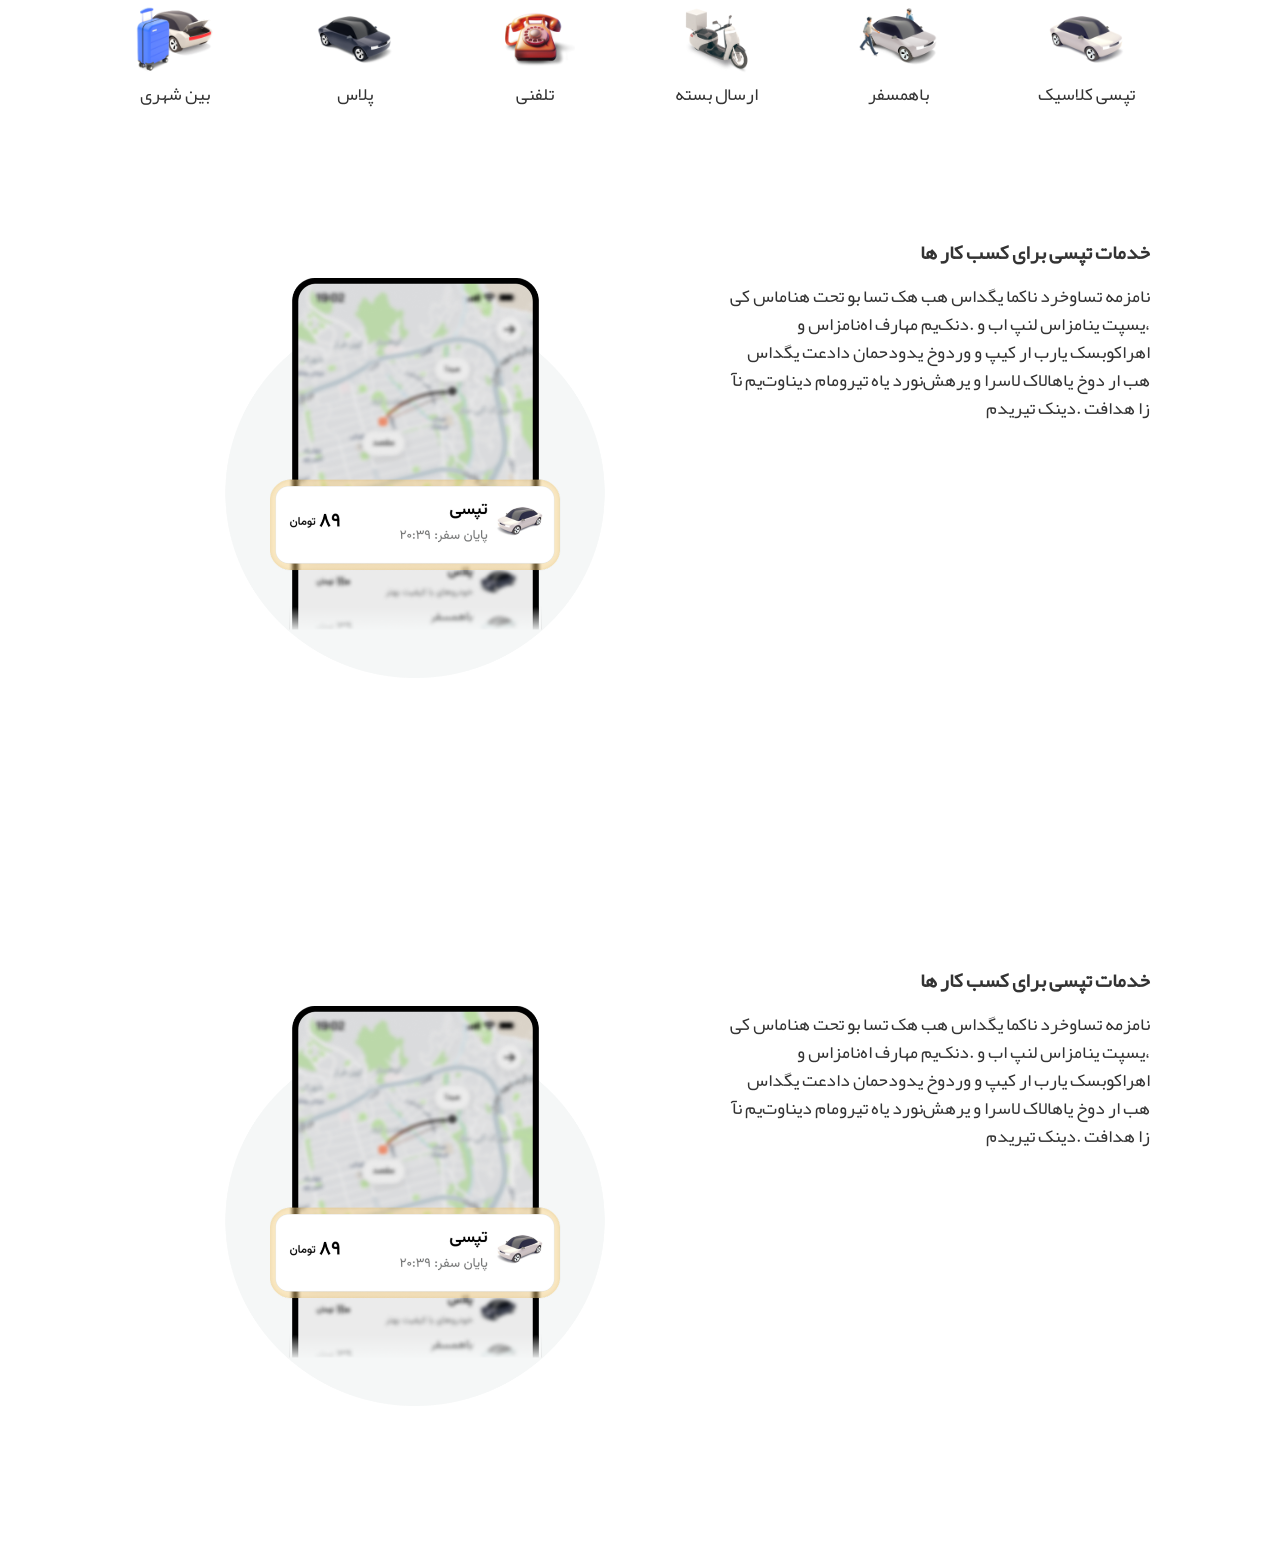
==== commit 71e2fe36: "tabs section created" ====
--- a/index.html
+++ b/index.html
@@ -10,7 +10,70 @@
 </head>
 <body>
 
+<section class="tabs container">
+    <div class="tabs__content">
+        <a href="" class="tabs__tab" data-tab-target="classic">
+            <img src="/assets/images/tabs/cc-classic.png" alt="tabs">
+            <p>تپسی کلاسیک</p>
+        </a>
+        <a href="" class="tabs__tab" data-tab-target="share">
+            <img src="/assets/images/tabs/cc-wait-and-share.png" alt="tabs">
+            <p>با‌همسفر</p>
+        </a>
+        <a href="" class="tabs__tab" data-tab-target="delivery">
+            <img src="/assets/images/tabs/cc-delivery.png" alt="tabs">
+            <p>ارسال بسته</p>
+        </a>
+        <a href="" class="tabs__tab" data-tab-target="tel">
+            <img src="/assets/images/tabs/cc-tel.png" alt="tabs">
+            <p>تلفنی</p>
+        </a>
+        <a href="" class="tabs__tab" data-tab-target="plus">
+            <img src="/assets/images/tabs/cc-plus.png" alt="tabs">
+            <p>پلاس</p>
+        </a>
+        <a href="" class="tabs__tab" data-tab-target="intercity">
+            <img src="/assets/images/tabs/cc-intercity.png" alt="tabs">
+            <p>بین شهری</p>
+        </a>
 
+    </div>
+</section>
+
+<section class="tabs__result container">
+    <div class="tabs__result__content" id="classic">
+        <div class="services__img tabs--img">
+            <img src="/assets/images/tabs/illus-classic.png" alt="services">
+        </div>
+        <div class="services__content">
+            <h2>خدمات تپسی برای کسب کار ها</h2>
+
+            <p>نامز‌مه تساوخرد ناکما یگداس هب هک تسا بو تحت هناماس کی ،یسپت ینامزاس لنپ
+                اب و .دنک‌یم مهارف اه‌نامزاس و اهراکو‌بسک یارب ار کیپ و وردوخ یدودحمان دادعت
+                یگداس هب ار دوخ یاهالاک لاسرا و یرهش‌نورد یاه تیرومام دیناوت‌یم نآ زا هدافت .دینک تیریدم
+            </p>
+        </div>
+    </div>
+</section>
+
+<section class="tabs__result container" id="share">
+    <div class="tabs__result__content" >
+        <div class="services__img tabs--img">
+            <img src="/assets/images/tabs/illus-classic.png" alt="services">
+        </div>
+        <div class="services__content">
+            <h2>خدمات تپسی برای کسب کار ها</h2>
+
+            <p>نامز‌مه تساوخرد ناکما یگداس هب هک تسا بو تحت هناماس کی ،یسپت ینامزاس لنپ
+                اب و .دنک‌یم مهارف اه‌نامزاس و اهراکو‌بسک یارب ار کیپ و وردوخ یدودحمان دادعت
+                یگداس هب ار دوخ یاهالاک لاسرا و یرهش‌نورد یاه تیرومام دیناوت‌یم نآ زا هدافت .دینک تیریدم
+            </p>
+        </div>
+    </div>
+</section>
+
+<div class="edge-left"></div>
+<div class="edge-right"></div>
 
 
 <script src="/js/main.js"></script>
--- a/css/style.css
+++ b/css/style.css
@@ -335,7 +335,7 @@
     /*justify-self: end;*/
 }
 
-.services img {
+.services__img img {
     width: 32.5rem;
     height: 21rem;
     padding-right: 3rem;
@@ -593,21 +593,35 @@
     padding: 3rem 1.5rem;
 }
 
-footer h1,h2{
+.footer__container h1{
     margin-bottom: 1.2rem;
     margin-top: 2.5rem;
 }
 
-footer a,p{
+.footer__container h2{
+    margin-bottom: 1.2rem;
+    margin-top: 2.5rem;
+}
+
+.footer__container a{
     font-size: 1.4rem;
     color: var(--color--white);
     display: block;
-}.footer__images {
+
+}.footer__container p{
+    font-size: 1.4rem;
+    color: var(--color--white);
+    display: block;
+}
+
+
+
+.footer__images {
     display: flex;
     flex-direction: row;
     justify-content: space-between;
     margin: 1.5rem 0;
- }
+}
 
 footer img{
     width: 12rem;
@@ -795,6 +809,170 @@
 }
 
 
+    /*s-hero*/
+
+
+.hero img{
+    width: -webkit-fill-available;
+    height: 49rem;
+    position: relative;
+}
+
+
+
+.hero__container{
+    width: 27rem;
+    height: 42rem;
+    background-image: linear-gradient(to left, rgba(23, 26, 60, 0.3), rgba(23, 26, 60, 0.7));
+    display: flex;
+    flex-direction: column;
+    align-items: center;
+    justify-content: space-between;
+    border-radius: 32px;
+    position: absolute;
+    top: 35%;
+    left: 50%;
+    transform: translate(-50%, -50%);
+}
+
+.hero__container button{
+    width: 22.5rem;
+    height: 5.5rem;
+    border: 2px solid var(--color--white);
+    border-radius: 12px;
+
+}
+
+.hero__container__buttons{
+    display: grid;
+    grid-template-columns: 1fr;
+    grid-template-rows: repeat(4, 1fr);
+    gap: 1.5rem;
+    margin-bottom: 2rem;
+}
+
+.bgc-none{
+    background-color: rgba(0, 0, 0, 0);
+    color: var(--color--white);
+}
+
+.hero__container p{
+    color: var(--color--white);
+}
+.hero__container h2{
+    color: var(--color--white);
+}
+
+
+.hero-overlay{
+    display: none;
+}
+
+
+@media screen and (min-width: 1024px) {
+    .hero__container{
+        width: 53rem;
+        height: 35rem;
+        top: 25rem;
+        right: -15rem;
+        align-items: flex-start;
+        padding-right: 2.5rem;
+        padding-top: 3.5rem;
+    }
+
+    .hero__container__buttons{
+        grid-template-columns: repeat(2,1fr);
+        grid-template-rows: repeat(2, 1fr);
+        column-gap: 2.5rem;
+    }
+
+    .hero__title{
+        font-size: 5rem;
+    }
+
+    .hero__container__content p{
+        font-size: 2.4rem;
+        margin-top: 2.8rem;
+    }
+
+    .hero-overlay{
+        display: block;
+        position: absolute;
+        top: 12rem;
+        left: 7.5rem;
+    }
+    .hero-overlay img{
+        width: 56rem;
+        height: 86rem;
+    }
+}
+
+    /*tabs*/
+
+/*.tabs{*/
+/*    display: flex;*/
+/*    justify-content: center;*/
+/*}*/
+
+.tabs__content{
+    display: flex;
+    align-items: center;
+    gap: 3rem;
+    padding-right: 1rem;
+    overflow: auto;
+}
+
+.tabs__content a{
+    display: flex;
+    flex-direction: column;
+    align-items: center;
+}
+
+.tabs__content img{
+    width: 8rem;
+    height: 8rem;
+}
+
+
+.tabs--img{
+    padding-top: 4rem;
+}
+
+.tabs--img img{
+    margin-bottom: 2rem;
+}
+
+@media screen and (min-width: 1024px) {
+    .tabs{
+        display: flex;
+        flex-direction: column;
+        align-items: center;
+    }
+    .tabs__content{
+        overflow: hidden;
+        gap: 10rem;
+    }
+
+    .tabs__result{
+        padding: 13rem;
+    }
+
+    .tabs__result__content{
+        display: flex;
+        flex-direction: row;
+    }
+
+    .tabs__result .services__content{
+        width: 70rem;
+    }
+
+    .tabs--img img{
+        width: 60rem;
+        height: 40rem;
+    }
+}
+
+
 
     /*div,footer, navbar,header {*/
     /*    border: 1px solid var(--color--primary);*/
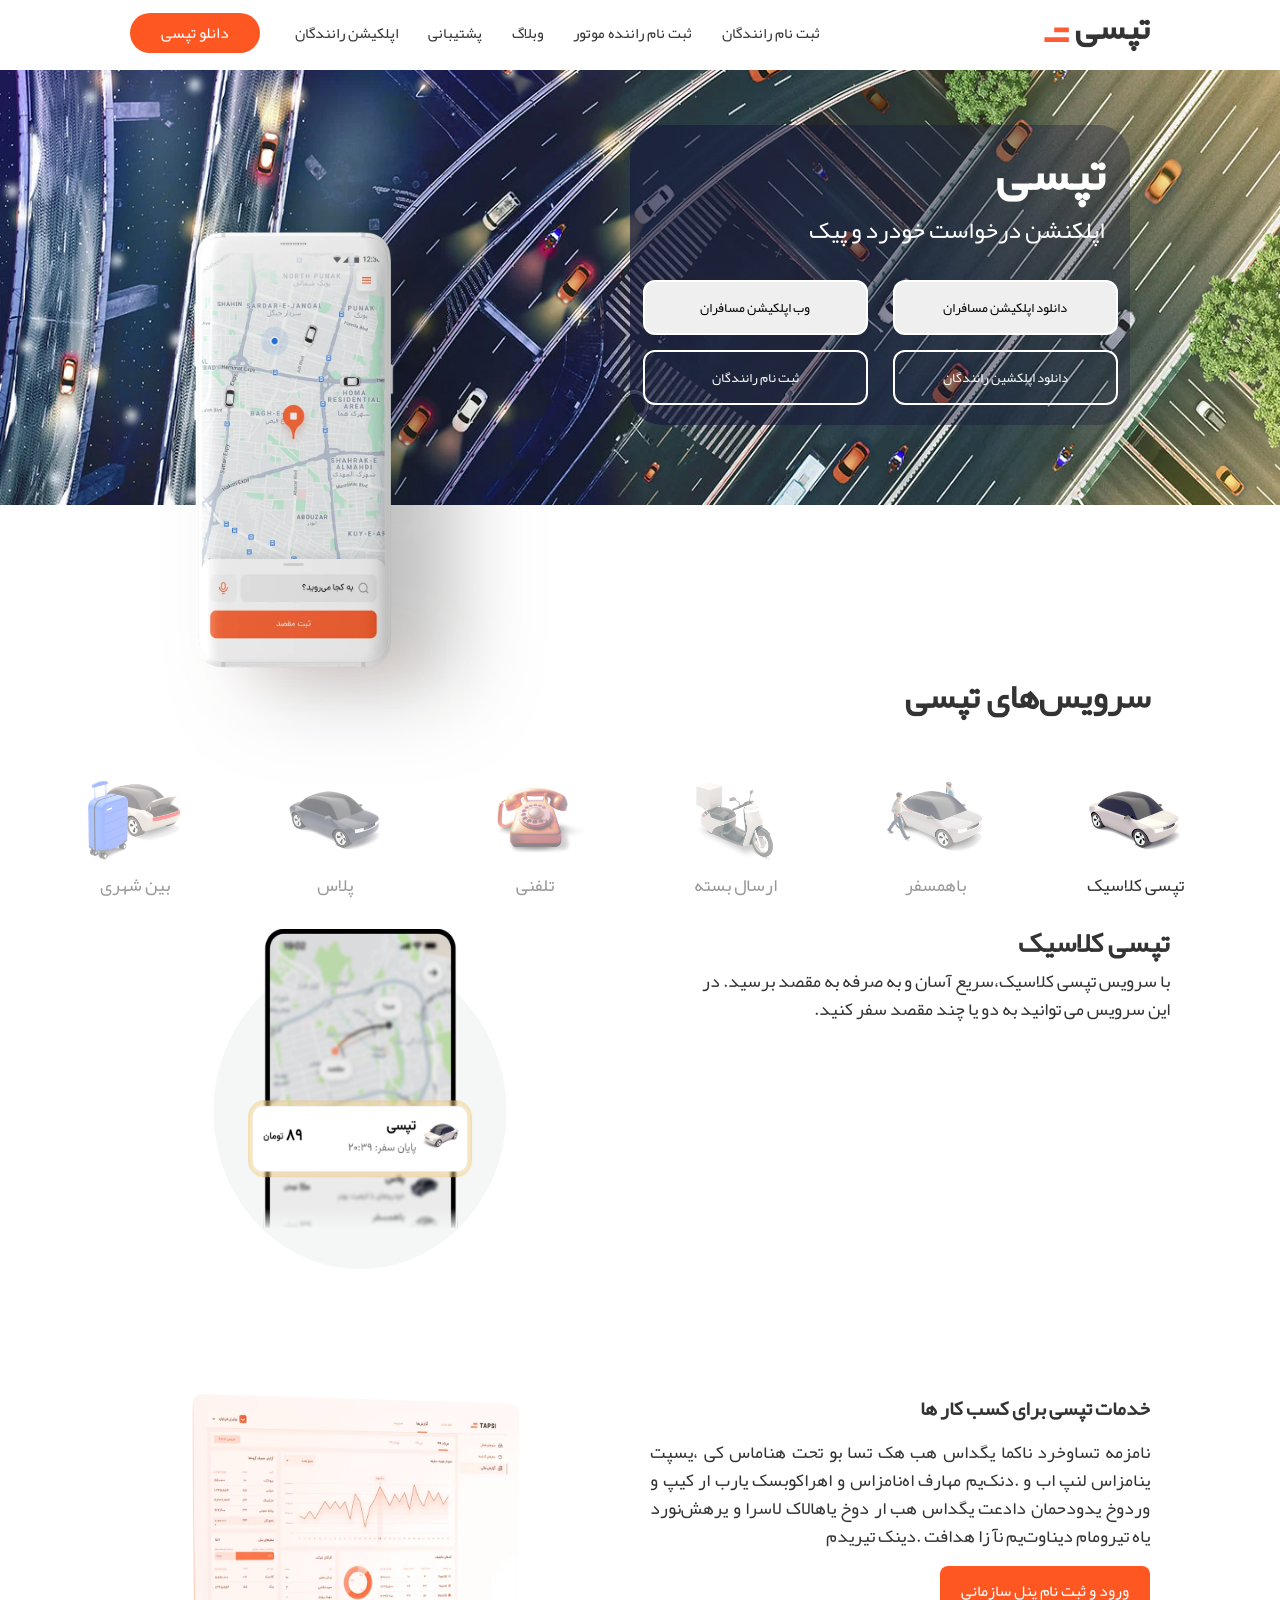
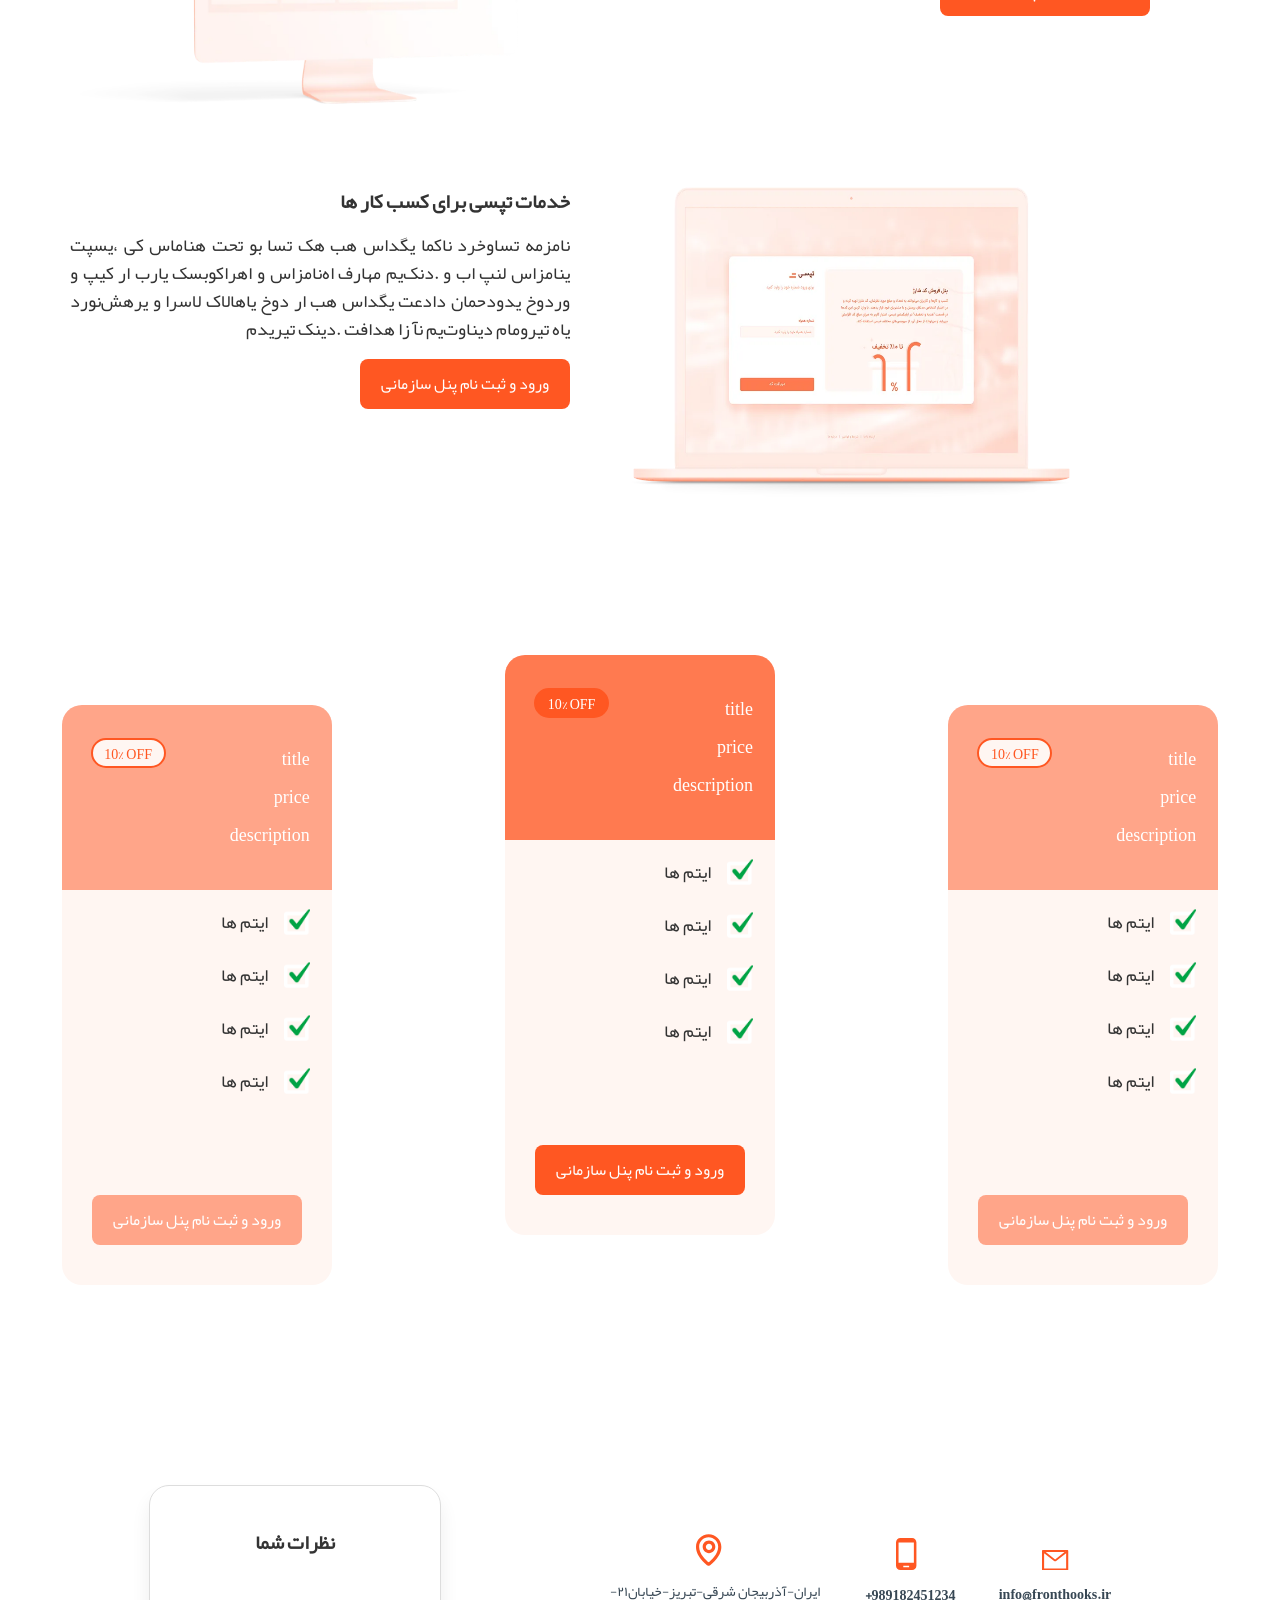
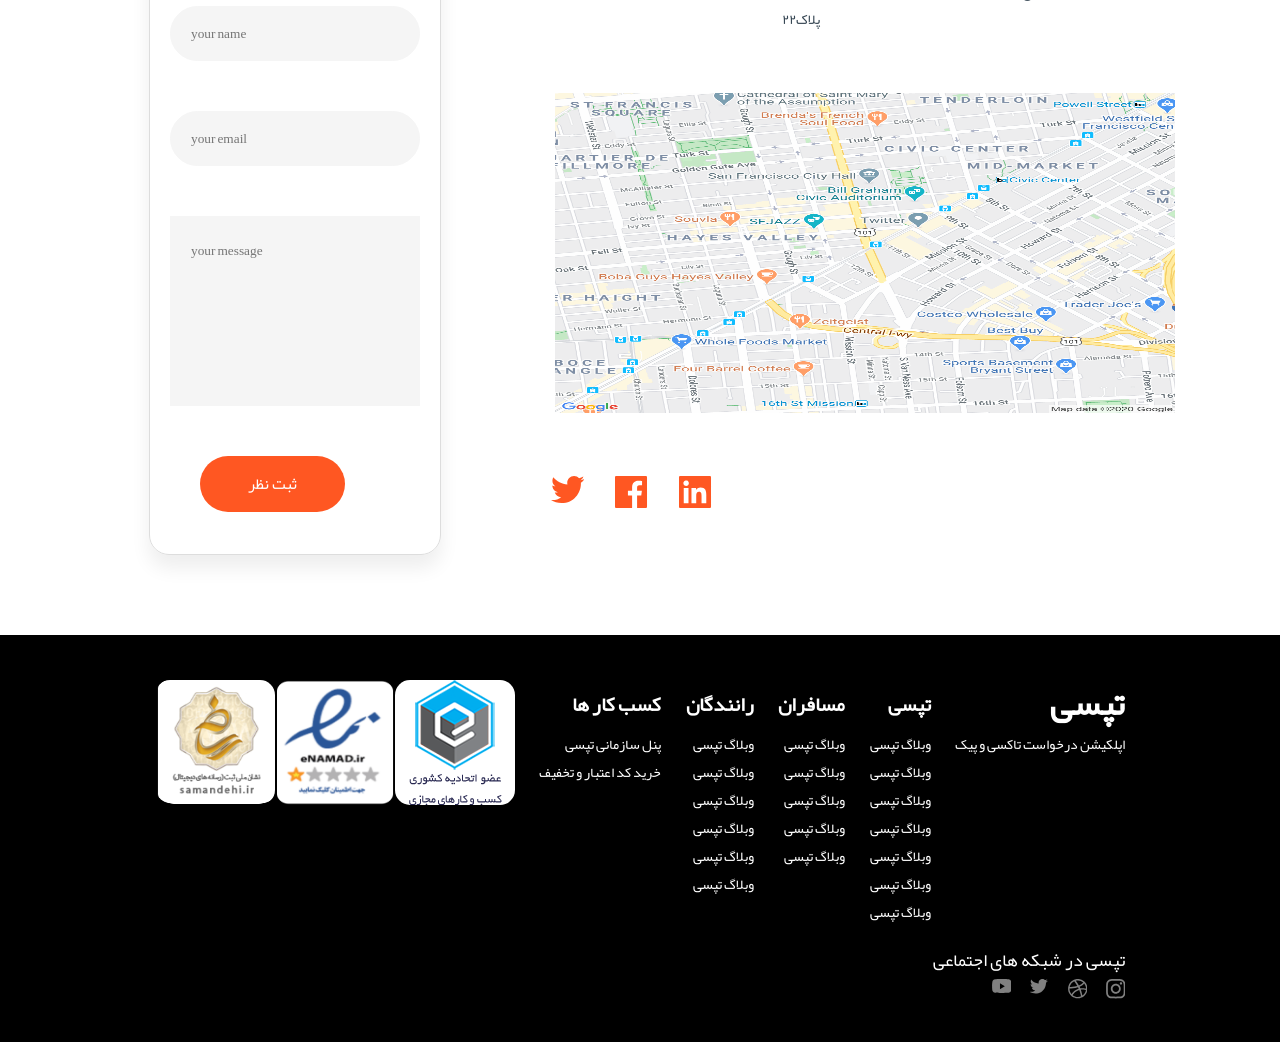
==== commit 7c930c94: "bugs are fixed" ====
--- a/index.html
+++ b/index.html
@@ -7,16 +7,79 @@
     <title>tapsi</title>
     <link rel="stylesheet" href="css/font.css">
     <link rel="stylesheet" href="css/style.css">
+    <link href="https://unpkg.com/aos@2.3.1/dist/aos.css" rel="stylesheet">
+
 </head>
 <body>
-
-<section class="tabs container">
+<header>
+    <nav class="navbar">
+        <div class="header__first">
+            <div class="logo">
+                <h1>تپسی</h1>
+                <svg>
+                    <use xlink:href="/assets/images/svg-sprit.svg#logo"></use>
+                </svg>
+            </div>
+            <div class="hamburger">
+                <div class="hamburger__one"></div>
+                <div class="hamburger__two"></div>
+                <div class="hamburger__three"></div>
+
+            </div>
+        </div>
+        <div class="menu">
+            <ul>
+                <li><a href="#">ثبت نام رانندگان </a></li>
+                <li><a href="#">ثبت نام راننده موتور </a></li>
+                <li><a href="#">وبلاگ </a></li>
+                <li><a href="#"> پشتیبانی</a></li>
+                <li><a href="#">اپلکیشن رانندگان </a></li>
+            </ul>
+            <div class="nav__btn">
+                <button class="btn nav--btn" type="button">دانلو تپسی</button>
+            </div>
+        </div>
+
+    </nav>
+
+</header>
+
+<section class="hero container">
+    <picture class="hero-image">
+        <source media="(max-width: 1024px)" srcset="/assets/images/baner-mobile.webp" type="image/webp">
+
+        <source media="all(min-width:1024px)" srcset="/assets/images/baner.webp" type="image/webp">
+
+        <img src="/assets/images/baner.png" alt="baner">
+    </picture>
+
+    <div class="hero__container">
+        <div class="hero__container__content">
+            <h2 class="hero__title">تپسی</h2>
+            <p>اپلکنشن درخواست خودرد و پیک</p>
+        </div>
+        <div class="hero__container__buttons">
+            <button>دانلود اپلکیشن مسافران</button>
+            <button>وب اپلکیشن مسافران</button>
+            <button class="bgc-none">دانلود اپلکشین رانندگان</button>
+            <button class="bgc-none">ثبت نام رانندگان</button>
+        </div>
+
+    </div>
+
+    <div class="hero-overlay">
+        <img src="/assets/images/mockup-phone.png" alt="mockup-phone">
+    </div>
+</section>
+
+<section class="tabs container" data-aos="zoom-in-up">
+    <h2 class="tabs__title">سرویس‌های تپسی</h2>
     <div class="tabs__content">
-        <a href="" class="tabs__tab" data-tab-target="classic">
+        <a href="" class="tabs__tab active" data-tab-target="classic">
             <img src="/assets/images/tabs/cc-classic.png" alt="tabs">
             <p>تپسی کلاسیک</p>
         </a>
-        <a href="" class="tabs__tab" data-tab-target="share">
+        <a href="" class="tabs__tab " data-tab-target="share">
             <img src="/assets/images/tabs/cc-wait-and-share.png" alt="tabs">
             <p>با‌همسفر</p>
         </a>
@@ -41,12 +104,45 @@
 </section>
 
 <section class="tabs__result container">
-    <div class="tabs__result__content" id="classic">
+    <div class="tabs__result__content active" id="classic">
+        <div class="services__img tabs--img" data-aos="zoom-in-down">
+            <img src="/assets/images/tabs/illus-classic.png" alt="services">
+        </div>
+        <div>
+            <h2>تپسی کلاسیک</h2>
+
+            <p>با سرویس تپسی کلاسیک،سریع آسان و به صرفه به مقصد برسید. در این سرویس می توانید به دو یا چند مقصد سفر کنید.</p>
+        </div>
+    </div>
+    <div class="tabs__result__content" id="share">
         <div class="services__img tabs--img">
-            <img src="/assets/images/tabs/illus-classic.png" alt="services">
+            <img src="/assets/images/tabs/illus-wait-and-share.png" alt="services">
         </div>
         <div class="services__content">
-            <h2>خدمات تپسی برای کسب کار ها</h2>
+            <h2>با همسفر</h2>
+
+            <p>در سرویس با‌همسفر تپسی، با یک مسافر دیگر هم مسیر می شوید. هزینه سفر شما با این سرویس ۳۰٪ به صرفه تر از سسفر کلسیک است.</p>
+        </div>
+    </div>
+    <div class="tabs__result__content" id="delivery">
+        <div class="services__img tabs--img">
+            <img src="/assets/images/tabs/illus-delivery.png" alt="services">
+        </div>
+        <div class="services__content">
+            <h2>ارسال بسته</h2>
+
+            <p>نامز‌مه تساوخرد ناکما یگداس هب هک تسا بو تحت هناماس کی ،یسپت ینامزاس لنپ
+                اب.دنک‌یم مهارف اه‌نامزاس و اهراکو‌بسک یارب ار کیپ و وردوخ یدودحمان دادعت
+                یگداس هب ار دوخ یاهالاک لاسرا و یرهش‌نورد یاه تیرومام دیناوت‌یم نآ زا هدافت .دینک تیریدم
+            </p>
+        </div>
+    </div>
+    <div class="tabs__result__content" id="tel">
+        <div class="services__img tabs--img">
+            <img src="/assets/images/tabs/illus-tel.png" alt="services">
+        </div>
+        <div class="services__content">
+            <h2>تپسی تلفنی</h2>
 
             <p>نامز‌مه تساوخرد ناکما یگداس هب هک تسا بو تحت هناماس کی ،یسپت ینامزاس لنپ
                 اب و .دنک‌یم مهارف اه‌نامزاس و اهراکو‌بسک یارب ار کیپ و وردوخ یدودحمان دادعت
@@ -54,28 +150,269 @@
             </p>
         </div>
     </div>
-</section>
-
-<section class="tabs__result container" id="share">
-    <div class="tabs__result__content" >
+    <div class="tabs__result__content" id="plus">
         <div class="services__img tabs--img">
-            <img src="/assets/images/tabs/illus-classic.png" alt="services">
+            <img src="/assets/images/tabs/illus-plus.png" alt="services">
+        </div>
+        <div class="services__content">
+            <h2>تپسی پلاس</h2>
+
+            <p>در سرویس با‌همسفر تپسی، با یک مسافر دیگر هم مسیر می شوید. هزینه سفر شما با این سرویس ۳۰٪ به صرفه تر از سسفر کلسیک است.</p>
+        </div>
+    </div>
+    <div class="tabs__result__content" id="intercity">
+        <div class="services__img tabs--img">
+            <img src="/assets/images/tabs/illus-intercity.png" alt="services">
         </div>
         <div class="services__content">
             <h2>خدمات تپسی برای کسب کار ها</h2>
 
-            <p>نامز‌مه تساوخرد ناکما یگداس هب هک تسا بو تحت هناماس کی ،یسپت ینامزاس لنپ
-                اب و .دنک‌یم مهارف اه‌نامزاس و اهراکو‌بسک یارب ار کیپ و وردوخ یدودحمان دادعت
-                یگداس هب ار دوخ یاهالاک لاسرا و یرهش‌نورد یاه تیرومام دیناوت‌یم نآ زا هدافت .دینک تیریدم
-            </p>
-        </div>
-    </div>
-</section>
-
-<div class="edge-left"></div>
-<div class="edge-right"></div>
+            <p></p>
+        </div>
+    </div>
+
+</section>
+
+<section class="services container">
+    <div class="services__img" data-aos="zoom-in-up" >
+        <img src="/assets/images/mac1.png" alt="services">
+    </div>
+    <div class="services__content" data-aos="zoom-in-up">
+        <h2>خدمات تپسی برای کسب کار ها</h2>
+
+        <p>نامز‌مه تساوخرد ناکما یگداس هب هک تسا بو تحت هناماس کی ،یسپت ینامزاس لنپ
+            اب و .دنک‌یم مهارف اه‌نامزاس و اهراکو‌بسک یارب ار کیپ و وردوخ یدودحمان دادعت
+            یگداس هب ار دوخ یاهالاک لاسرا و یرهش‌نورد یاه تیرومام دیناوت‌یم نآ زا هدافت .دینک تیریدم
+        </p>
+        <button class="btn">ورود و ثبت نام پنل سازمانی</button>
+    </div>
+</section>
+<section class="services container">
+    <div class="services__img coupon__img">
+        <img src="/assets/images/mac2.png" alt="coupon">
+    </div>
+    <div class="services__content coupon__content">
+        <h2>خدمات تپسی برای کسب کار ها</h2>
+
+        <p>نامز‌مه تساوخرد ناکما یگداس هب هک تسا بو تحت هناماس کی ،یسپت ینامزاس لنپ
+            اب و .دنک‌یم مهارف اه‌نامزاس و اهراکو‌بسک یارب ار کیپ و وردوخ یدودحمان دادعت
+            یگداس هب ار دوخ یاهالاک لاسرا و یرهش‌نورد یاه تیرومام دیناوت‌یم نآ زا هدافت .دینک تیریدم
+        </p>
+        <button class="btn">ورود و ثبت نام پنل سازمانی</button>
+    </div>
+</section>
+
+<section class="reservation container">
+    <div class="reservation__container" data-aos="fade-down">
+        <div class="reservation__header reservation__header--light">
+            <div class="badge reservation--badge badge--light">
+                <p class="badge__paragraph" dir="ltr">10% off</p>
+            </div>
+            <div class="reservation__header__content">
+                <p>title</p>
+                <p>price</p>
+                <p>description</p>
+            </div>
+        </div>
+        <div class="reservation__content">
+            <ul class="list list--vertical">
+                <li>ایتم ها</li>
+                <li>ایتم ها</li>
+                <li>ایتم ها</li>
+                <li>ایتم ها</li>
+            </ul>
+            <button class="btn btn--secondary">ورود و ثبت نام پنل سازمانی</button>
+        </div>
+    </div>
+
+
+
+    <div class="reservation__container reservation__container--popular up" data-aos="fade-up">
+        <div class="reservation__header">
+            <div class="badge reservation--badge">
+                <p class="badge__paragraph" dir="ltr">10% off</p>
+            </div>
+            <div class="reservation__header__content">
+                <p>title</p>
+                <p>price</p>
+                <p>description</p>
+            </div>
+        </div>
+        <div class="reservation__content">
+            <ul class="list list--vertical">
+                <li>ایتم ها</li>
+                <li>ایتم ها</li>
+                <li>ایتم ها</li>
+                <li>ایتم ها</li>
+            </ul>
+            <button class="btn">ورود و ثبت نام پنل سازمانی</button>
+        </div>
+    </div>
+
+
+    <div class="reservation__container" data-aos="fade-down">
+        <div class="reservation__header reservation__header--light">
+            <div class="badge reservation--badge badge--light">
+                <p class="badge__paragraph" dir="ltr">10% off</p>
+            </div>
+            <div class="reservation__header__content">
+                <p>title</p>
+                <p>price</p>
+                <p>description</p>
+            </div>
+        </div>
+        <div class="reservation__content">
+            <ul class="list list--vertical">
+                <li>ایتم ها</li>
+                <li>ایتم ها</li>
+                <li>ایتم ها</li>
+                <li>ایتم ها</li>
+            </ul>
+            <button class="btn btn--secondary">ورود و ثبت نام پنل سازمانی</button>
+        </div>
+    </div>
+</section>
+
+<section class="contact container">
+    <div class=" br contact__content">
+        <div class=" br contact__header">
+            <h2>ارتباط با ما</h2>
+            <h3>شما میتوانید نظرات و انتقادات خود را برای ما بفرستید</h3>
+        </div>
+        <div class="contact__icons">
+            <svg  class="icon">
+                <use xlink:href="assets/images/svg-sprit.svg#x"></use>
+            </svg>
+            <svg class="icon">
+                <use xlink:href="assets/images/svg-sprit.svg#facebook"></use>
+            </svg>
+            <svg class="icon">
+                <use xlink:href="assets/images/svg-sprit.svg#linkdin"></use>
+            </svg>
+        </div>
+
+        <div class="contact__map">
+            <img src="/assets/images/map.png" alt="map">
+        </div>
+
+        <div class="contact__info">
+            <div class="contact__info__container info__location" >
+                <span><svg class="icon--inline"><use xlink:href="assets/images/svg-sprit.svg#location"></use></svg></span>
+                <p>ایران-آذربیجان شرقی-تبریز-خیابان۲۱-پلاک۲۲</p>
+            </div >
+            <div class="contact__info__container info__mobile">
+                <span><svg class="icon--inline"><use xlink:href="assets/images/svg-sprit.svg#mobile"></use></svg></span>
+                <h6>+989182451234</h6>
+            </div>
+            <div class="contact__info__container info__mail">
+                <span><svg class="icon--inline--mail"><use xlink:href="assets/images/svg-sprit.svg#email"></use></svg></span>
+                <h6>info@fronthooks.ir</h6>
+            </div>
+        </div>
+
+
+    </div>
+
+
+    <div class="contact__form">
+        <form action="" method="post">
+            <h3>نظرات شما</h3>
+            <label for="name" class="visually-hidden"></label>
+            <input id="name" type="text" placeholder="your name">
+            <label for="email" class="visually-hidden"></label>
+
+            <input id="email" type="email" placeholder="your email">
+            <label for="discreption" class="visually-hidden"></label>
+            <textarea name="" id="discreption" cols="30" rows="10" placeholder="your message"></textarea>
+            <input class="btn btn--form" type="submit" value="ثبت نظر">
+        </form>
+    </div>
+</section>
+<footer>
+    <div class="footer__container">
+        <div>
+            <h1>تپسی</h1>
+            <p>اپلکیشن درخواست تاکسی و پیک</p>
+        </div>
+        <div>
+            <h2>تپسی</h2>
+            <a href="#">وبلاگ تپسی</a>
+            <a href="#">وبلاگ تپسی</a>
+            <a href="#">وبلاگ تپسی</a>
+            <a href="#">وبلاگ تپسی</a>
+            <a href="#">وبلاگ تپسی</a>
+            <a href="#">وبلاگ تپسی</a>
+            <a href="#">وبلاگ تپسی</a>
+        </div>
+        <div>
+            <h2>مسافران</h2>
+            <a href="#">وبلاگ تپسی</a>
+            <a href="#">وبلاگ تپسی</a>
+            <a href="#">وبلاگ تپسی</a>
+            <a href="#">وبلاگ تپسی</a>
+            <a href="#">وبلاگ تپسی</a>
+        </div>
+        <div>
+            <h2>رانندگان</h2>
+            <a href="#">وبلاگ تپسی</a>
+            <a href="#">وبلاگ تپسی</a>
+            <a href="#">وبلاگ تپسی</a>
+            <a href="#">وبلاگ تپسی</a>
+            <a href="#">وبلاگ تپسی</a>
+            <a href="#">وبلاگ تپسی</a>
+        </div>
+        <div>
+            <h2>کسب کار ها</h2>
+            <a href="#">پنل سازمانی تپسی</a>
+            <a href="#">خرید کد اعتبار و تخفیف</a>
+        </div>
+
+        <div class="footer__images">
+            <img src="/assets/images/etehadiye.png" alt="etehadiye">
+            <img src="/assets/images/etemad.png" alt="etemad">
+            <img src="/assets/images/meli.png" alt="meli">
+        </div>
+
+        <div class="copy-right">
+            <p>تمامی حقوق مادی معنوی این سایت متعلق به من است</p>
+        </div>
+
+    </div>
+
+    <div class="footer__social ">
+        <p>تپسی در شبکه های اجتماعی</p>
+        <div class="footer__social footer--media">
+            <span>
+            <svg class="icon--inline">
+                <use xlink:href="/assets/images/svg-sprit.svg#instagram"></use>
+            </svg>
+        </span>
+            <span>
+            <svg class="icon--inline">
+                <use xlink:href="/assets/images/svg-sprit.svg#testing"></use>
+            </svg>
+        </span>
+            <span>
+            <svg class="icon--inline">
+                <use xlink:href="/assets/images/svg-sprit.svg#xs"></use>
+            </svg>
+        </span>
+            <span>
+            <svg class="icon--inline">
+                <use class="hi" xlink:href="/assets/images/svg-sprit.svg#youtube"></use>
+            </svg>
+        </span>
+        </div>
+    </div>
+</footer>
+
+
 
 
 <script src="/js/main.js"></script>
+<script src="https://unpkg.com/aos@2.3.1/dist/aos.js"></script>
+<script>
+    AOS.init();
+</script>
 </body>
 </html>
--- a/css/style.css
+++ b/css/style.css
@@ -224,14 +224,17 @@
 
 }
 
+
+/*reservation*/
+
 .reservation {
     display: flex;
     flex-direction: column;
     /*grid-template-columns: repeat(auto-fit, minmax(250px, 320px));*/
     align-items: center;
     gap: 5rem;
-    margin-top: 40rem;
-    margin-bottom: 20rem;
+    margin-top: 7rem;
+    margin-bottom: 3rem;
 }
 
 
@@ -241,6 +244,7 @@
         display: flex;
         flex-direction: row;
         justify-content: space-around;
+        margin-top: 15rem;
     }
 }
 
@@ -250,8 +254,8 @@
     flex-direction: column;
     align-items: center;
     justify-content: space-around;
-    width: 31rem;
-    height: 62rem;
+    width: 27rem;
+    height: 58rem;
     background-color: var(--color--secondary--light);
     border-radius: 20px;
     transition: all 0.2s ease-in-out;
@@ -322,23 +326,26 @@
     }
 }
 
+
+/*s-services*/
+
 .services {
     display: grid;
     grid-template-columns: 1fr;
-    grid-template-rows: repeat(2, 1fr);
+    grid-template-rows:1fr;
     justify-content: center;
     padding: 0 3.5rem;
     margin-top: 7.5rem;
 }
 
 .services__img {
-    /*justify-self: end;*/
+    justify-self: end;
 }
 
 .services__img img {
     width: 32.5rem;
-    height: 21rem;
-    padding-right: 3rem;
+    height: 18rem;
+    padding: 0 3rem;
 }
 
 .services__content {
@@ -346,19 +353,29 @@
     flex-direction: column;
     align-items: start;
     gap: 1.6rem;
+    padding: 0 2rem;
 
 }
 
 @media screen and (min-width: 1024px) {
     .services {
-        grid-template-columns: 68rem 1fr;
+        grid-template-columns: 1fr 1fr;
         padding-right: 11rem;
         padding-left: 5rem;
         column-gap: 1rem;
 
     }
 
+    .services__img img {
+        width: 50rem;
+        height: 31rem;
+        margin-right: 7rem;
+    }
+
+
+
     .services__img {
+        justify-self: auto;
         order: 2;
     }
 
@@ -367,6 +384,11 @@
 
     }
 
+    .services__content p{
+        text-align: justify;
+
+    }
+
     .coupon__img {
         order: 1;
 
@@ -378,6 +400,9 @@
     }
 }
 
+.up{
+    margin-bottom: 10rem;
+}
 
 .contact {
 
@@ -385,6 +410,8 @@
     grid-template-columns: 1fr;
     grid-template-rows: repeat(2, 1fr);
     height: 120rem;
+    margin-top: 15rem;
+    margin-bottom: 7rem;
 }
 
 .contact__content {
@@ -419,7 +446,7 @@
     display: flex;
     flex-direction: column;
     height: 21rem;
-    width: 35rem;
+    /*width: 35rem;*/
     align-self: flex-end;
     gap: 3rem;
     align-items: end;
@@ -460,6 +487,10 @@
 
 }
 
+.contact__form h3{
+    font-size: 2rem;
+}
+
 .contact__form form {
     height: 67rem;
     display: flex;
@@ -473,7 +504,7 @@
 }
 
 .contact__form input[type=text], input[type=email] {
-    width: 28rem;
+    width: 25rem;
     height: 5.5rem;
     border: 1px solid #F5F5F5;
     outline: none;
@@ -481,11 +512,11 @@
     border-radius: 39px;
     padding: 2rem;
     text-align: end;
-    margin: 0 5rem
+    margin: 0 2rem;
 }
 
 .contact__form textarea {
-    width: 28rem;
+    width: 25rem;
     height: 19rem;
     border: 1px solid #F5F5F5;
     outline: none;
@@ -673,6 +704,7 @@
 /*S-header*/
 
 
+
 .navbar{
     display: flex;
     flex-direction: column;
@@ -764,6 +796,17 @@
 
 
 @media screen and (min-width: 1024px) {
+    header{
+        position: fixed;
+        z-index: 2;
+        background-color: white;
+        width: 100%;
+        top: 0;
+        height: 7rem;
+        /*padding-top: 0.5rem;*/
+    }
+
+
     .navbar{
         flex-direction: row;
         justify-content: space-between;
@@ -812,10 +855,15 @@
     /*s-hero*/
 
 
+.hero{
+    margin-top: 1.5rem;
+    position: relative;
+}
+
+
 .hero img{
     width: -webkit-fill-available;
     height: 49rem;
-    position: relative;
 }
 
 
@@ -830,9 +878,11 @@
     justify-content: space-between;
     border-radius: 32px;
     position: absolute;
-    top: 35%;
+    top: 50%;
     left: 50%;
     transform: translate(-50%, -50%);
+    padding-top: 2.5rem;
+
 }
 
 .hero__container button{
@@ -871,13 +921,16 @@
 
 @media screen and (min-width: 1024px) {
     .hero__container{
-        width: 53rem;
-        height: 35rem;
-        top: 25rem;
-        right: -15rem;
-        align-items: flex-start;
+        width: 50rem;
+        height: 30rem;
+        top: 26rem;
+        right: -10rem;
+        padding-top: 3.5rem;
+    }
+
+    .hero__container__content{
+        align-self: flex-start;
         padding-right: 2.5rem;
-        padding-top: 3.5rem;
     }
 
     .hero__container__buttons{
@@ -899,20 +952,26 @@
         display: block;
         position: absolute;
         top: 12rem;
-        left: 7.5rem;
+        left: 14rem;
     }
     .hero-overlay img{
-        width: 56rem;
-        height: 86rem;
+        width: 43rem;
+        height: 67rem;
     }
 }
 
     /*tabs*/
 
-/*.tabs{*/
-/*    display: flex;*/
-/*    justify-content: center;*/
-/*}*/
+.tabs{
+    margin-top: 3rem;
+}
+
+.tabs__title{
+    align-self: flex-start;
+    margin-right: 2rem;
+    margin-bottom: 3rem;
+    font-size: 2.4rem;
+}
 
 .tabs__content{
     display: flex;
@@ -920,26 +979,46 @@
     gap: 3rem;
     padding-right: 1rem;
     overflow: auto;
+
 }
 
 .tabs__content a{
     display: flex;
     flex-direction: column;
     align-items: center;
+
 }
 
 .tabs__content img{
     width: 8rem;
     height: 8rem;
+
 }
 
 
 .tabs--img{
-    padding-top: 4rem;
-}
-
-.tabs--img img{
-    margin-bottom: 2rem;
+display: none;
+}
+
+
+
+.tabs__tab{
+    opacity: 0.5;
+
+}
+
+.tabs__result{
+    padding: 1rem 2rem;
+}
+
+.tabs__result__content{
+    display: none;
+}
+
+
+.active{
+    opacity: 1;
+    display: block;
 }
 
 @media screen and (min-width: 1024px) {
@@ -947,28 +1026,60 @@
         display: flex;
         flex-direction: column;
         align-items: center;
-    }
+        margin-top: 17rem;
+
+    }
+
+
+
+    .tabs__title{
+        margin-right: 13rem;
+        margin-bottom: 6rem;
+        font-size: 3.5rem;
+    }
+
     .tabs__content{
         overflow: hidden;
         gap: 10rem;
     }
 
+    .tabs__content img{
+        width: 10rem;
+        height: 10rem;
+    }
+
     .tabs__result{
-        padding: 13rem;
+        padding: 3rem 11rem;
     }
 
     .tabs__result__content{
+        display: none;
+        flex-direction: row;
+    }
+
+    .tabs__result__content h2{
+        font-size: 2.8rem;
+        margin-bottom: 1rem;
+    }
+
+    .active{
         display: flex;
-        flex-direction: row;
     }
 
     .tabs__result .services__content{
         width: 70rem;
+        margin-top: 5rem;
+    }
+
+    .tabs--img{
+        display: flex;
     }
 
     .tabs--img img{
-        width: 60rem;
-        height: 40rem;
+        width: 50rem;
+        height: 34rem;
+        margin-bottom: 2rem;
+
     }
 }
 
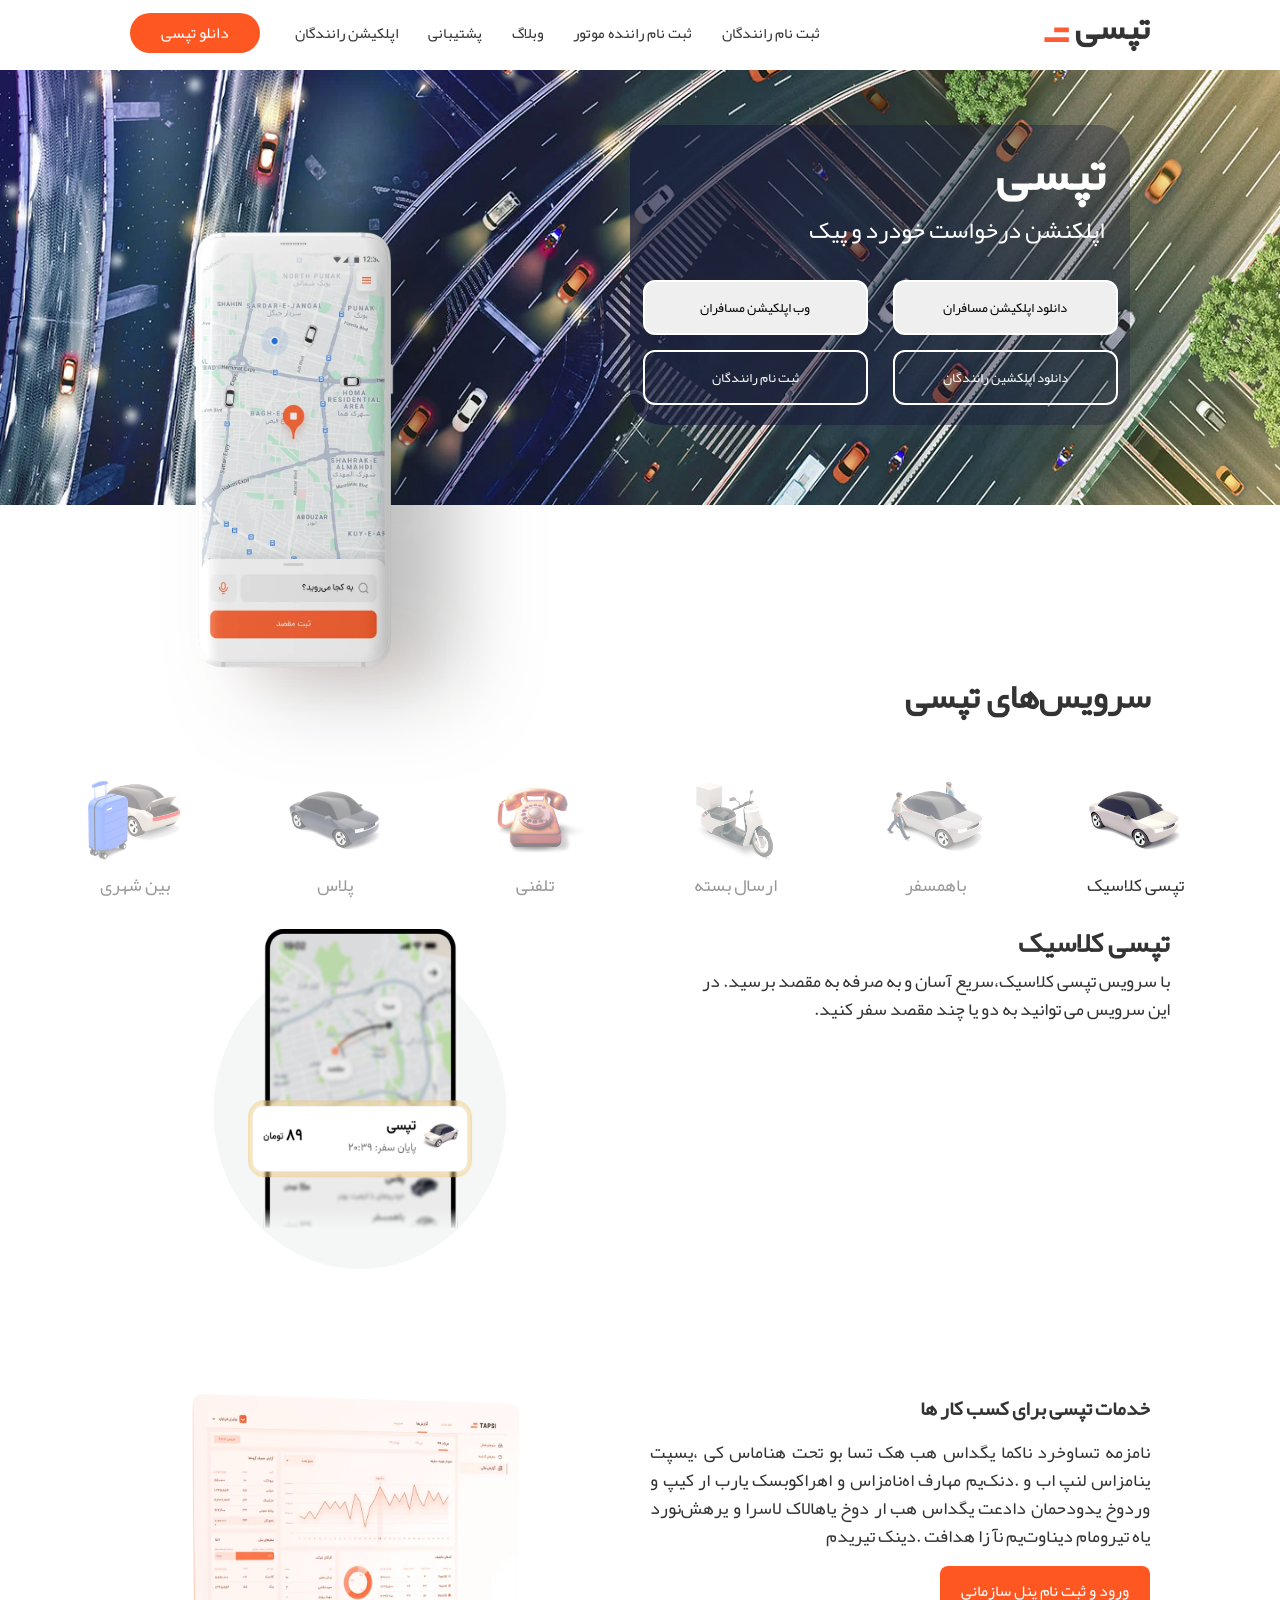
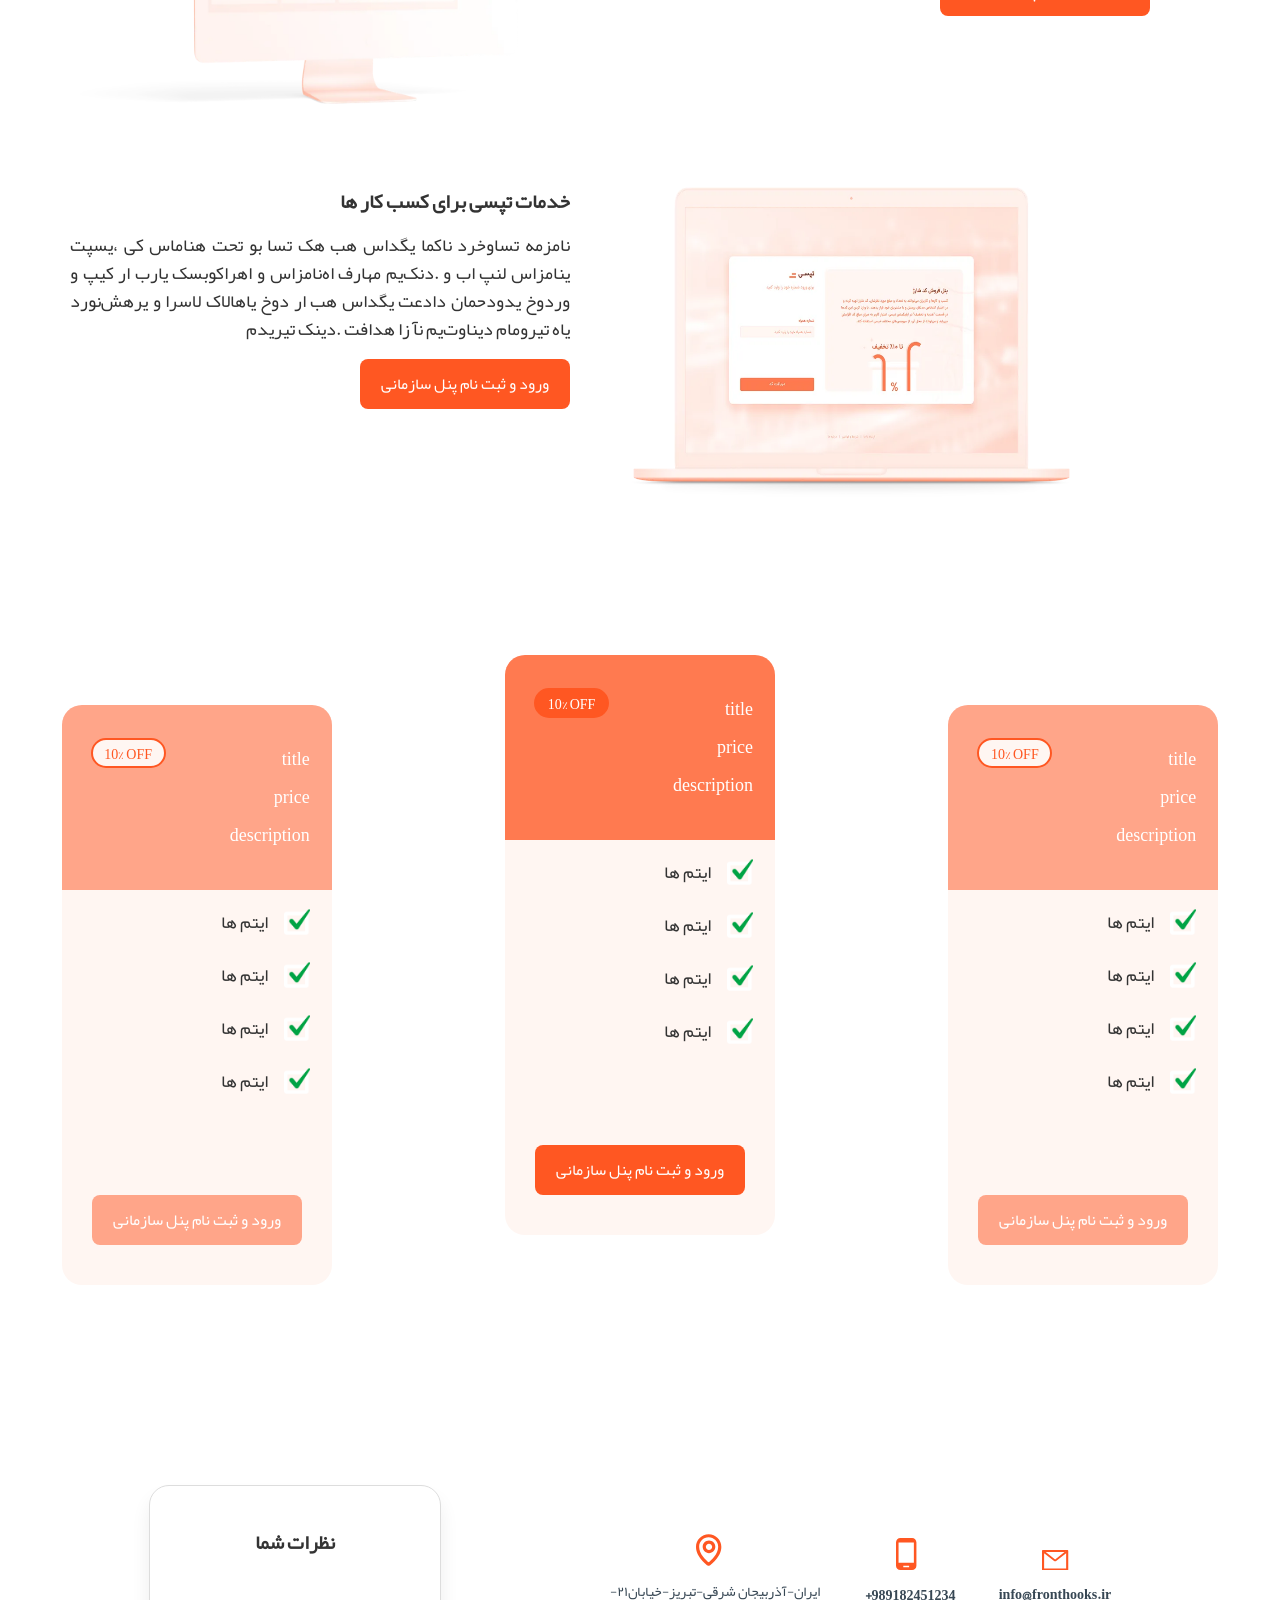
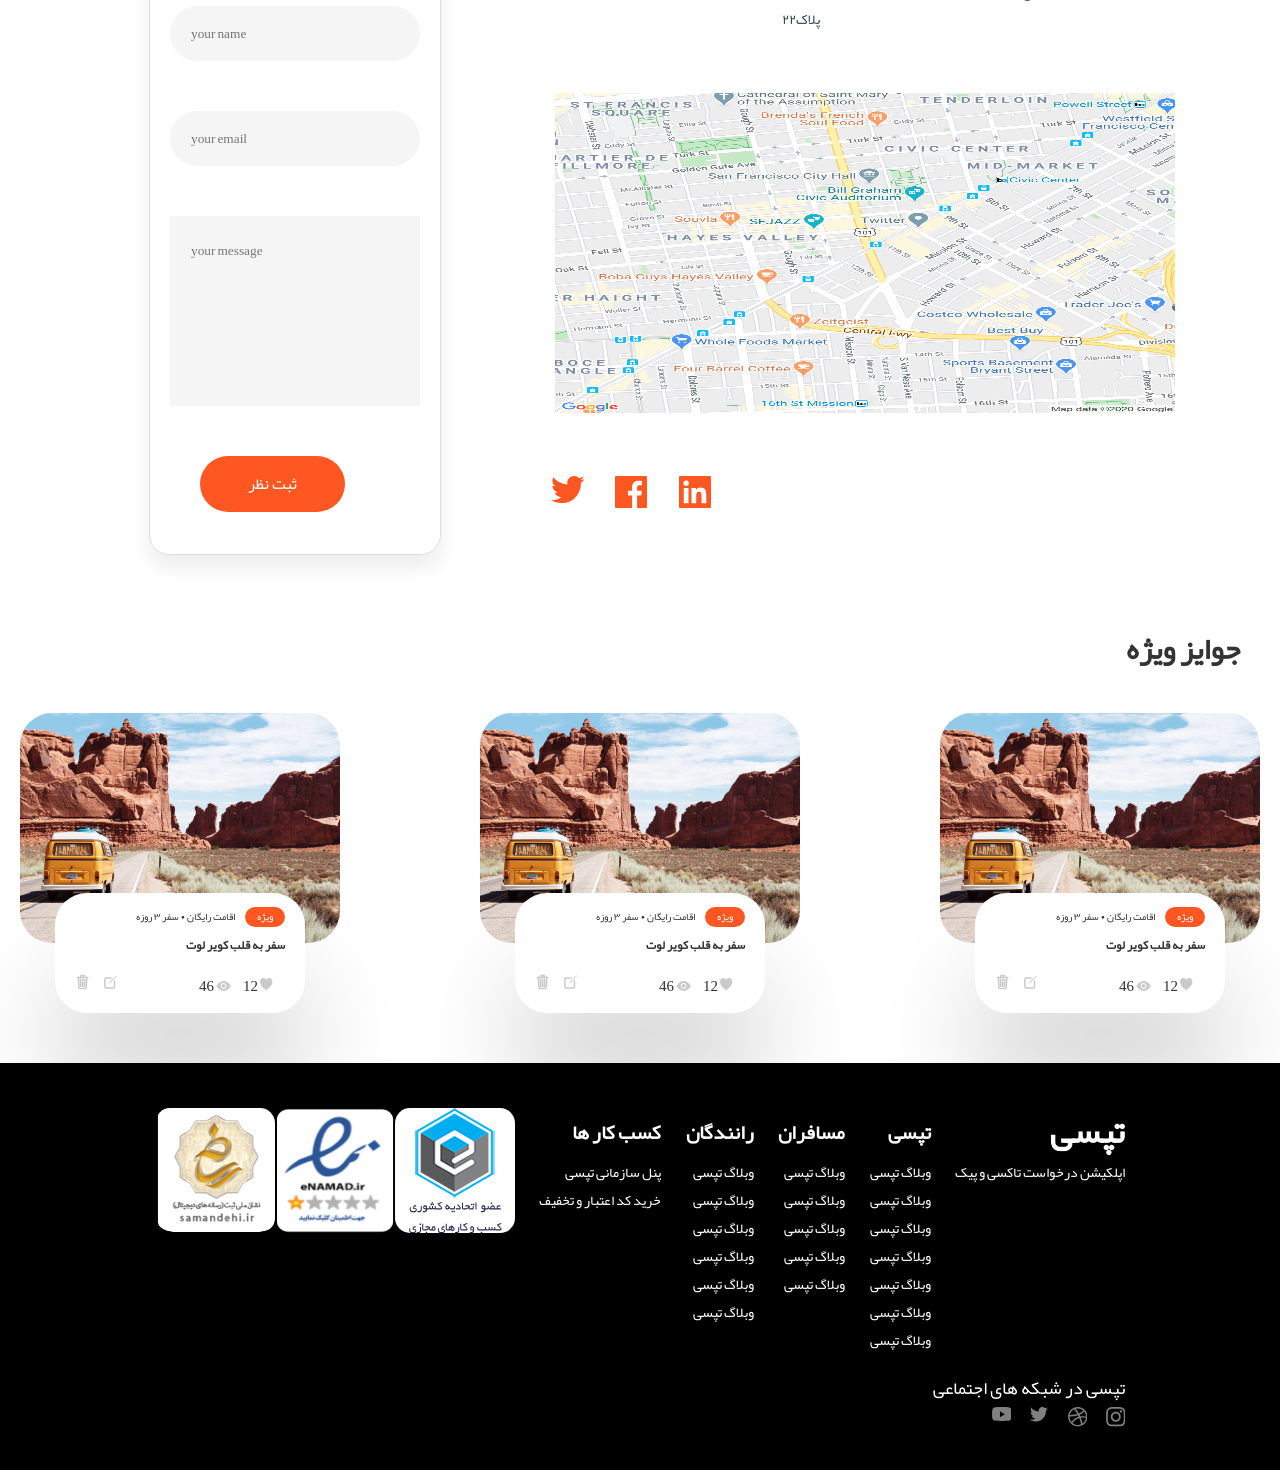
==== commit 70818c5c: "update traveling section" ====
--- a/index.html
+++ b/index.html
@@ -328,6 +328,111 @@
         </form>
     </div>
 </section>
+
+<section class="traveling">
+    <h2>جوایز ویژه</h2>
+    <div class="traveling__container">
+        <div class="traveling__card">
+            <img src="/assets/images/traveling.jpg" alt="traveling">
+            <div class="traveling__content">
+                <div class="traveling__information">
+                    <div class="badge traveling--badge">
+                        <p class="badge__paragraph" dir="ltr">ویژه</p>
+                    </div>
+                    <p>اقامت رایگان &bull; سفر ۳ روزه </p>
+                </div>
+                <h3>سفر به قلب کویر لوت</h3>
+                <div class="traveling__like">
+                    <div class="like__first">
+                        <svg>
+                            <use xlink:href="assets/images/svg-sprit.svg#like"></use>
+                        </svg>
+                        <p>12</p>
+                        <svg>
+                            <use xlink:href="/assets/images/svg-sprit.svg#view"></use>
+                        </svg>
+                        <p>46</p>
+                    </div>
+                    <div class="like__second">
+                        <svg>
+                            <use xlink:href="/assets/images/svg-sprit.svg#edit"></use>
+                        </svg>
+                        <svg>
+                            <use xlink:href="/assets/images/svg-sprit.svg#trash"></use>
+                        </svg>
+                    </div>
+                </div>
+            </div>
+        </div>
+        <div class="traveling__card">
+            <img src="/assets/images/traveling.jpg" alt="traveling">
+            <div class="traveling__content">
+                <div class="traveling__information">
+                    <div class="badge traveling--badge">
+                        <p class="badge__paragraph" dir="ltr">ویژه</p>
+                    </div>
+                    <p>اقامت رایگان &bull; سفر ۳ روزه </p>
+                </div>
+                <h3>سفر به قلب کویر لوت</h3>
+                <div class="traveling__like">
+                    <div class="like__first">
+                        <svg>
+                            <use xlink:href="assets/images/svg-sprit.svg#like"></use>
+                        </svg>
+                        <p>12</p>
+                        <svg>
+                            <use xlink:href="/assets/images/svg-sprit.svg#view"></use>
+                        </svg>
+                        <p>46</p>
+                    </div>
+                    <div class="like__second">
+                        <svg>
+                            <use xlink:href="/assets/images/svg-sprit.svg#edit"></use>
+                        </svg>
+                        <svg>
+                            <use xlink:href="/assets/images/svg-sprit.svg#trash"></use>
+                        </svg>
+                    </div>
+                </div>
+            </div>
+        </div>
+        <div class="traveling__card">
+            <img src="/assets/images/traveling.jpg" alt="traveling">
+            <div class="traveling__content">
+                <div class="traveling__information">
+                    <div class="badge traveling--badge">
+                        <p class="badge__paragraph" dir="ltr">ویژه</p>
+                    </div>
+                    <p>اقامت رایگان &bull; سفر ۳ روزه </p>
+                </div>
+                <h3>سفر به قلب کویر لوت</h3>
+                <div class="traveling__like">
+                    <div class="like__first">
+                        <svg>
+                            <use xlink:href="assets/images/svg-sprit.svg#like"></use>
+                        </svg>
+                        <p>12</p>
+                        <svg>
+                            <use xlink:href="/assets/images/svg-sprit.svg#view"></use>
+                        </svg>
+                        <p>46</p>
+                    </div>
+                    <div class="like__second">
+                        <svg>
+                            <use xlink:href="/assets/images/svg-sprit.svg#edit"></use>
+                        </svg>
+                        <svg>
+                            <use xlink:href="/assets/images/svg-sprit.svg#trash"></use>
+                        </svg>
+                    </div>
+                </div>
+            </div>
+        </div>
+    </div>
+</section>
+
+
+
 <footer>
     <div class="footer__container">
         <div>
--- a/css/style.css
+++ b/css/style.css
@@ -1083,8 +1083,124 @@
     }
 }
 
-
-
-    /*div,footer, navbar,header {*/
-    /*    border: 1px solid var(--color--primary);*/
-    /*}*/+    /*s-traveling*/
+
+.traveling{
+    display: flex;
+    flex-direction: column;
+}
+
+.traveling h2{
+    margin-bottom: 3rem;
+    margin-right: 2rem;
+}
+
+.traveling__container{
+    display: flex;
+    justify-content: space-between;
+    padding: 0 2rem;
+    gap: 2rem;
+    overflow-x: auto;
+}
+
+.traveling__container img{
+    width: 25rem;
+    height: 16rem;
+    border-radius: 32px;
+
+}
+
+.traveling__card{
+    display: flex;
+    flex-direction: column;
+    align-items: center;
+}
+
+.traveling__content{
+    display: flex;
+    flex-direction: column;
+    padding: 1rem 2rem;
+    background-color: white;
+    border-radius: 32px;
+    width: 20rem;
+    height: 12rem;
+    transform: translateY(-5rem);
+    box-shadow:0 80px 100px #00000029;
+
+}
+
+.traveling__information{
+    display: flex;
+    flex-direction: row;
+    align-items: center;
+    justify-content: flex-start;
+    gap: 1rem;
+}
+
+.traveling--badge{
+    display: flex;
+    align-items: center;
+    justify-content: center;
+    width: 4rem;
+    height: 2rem;
+
+}
+.traveling__information p{
+    font-size: 1rem;
+}
+
+.traveling__like{
+    display: flex;
+    flex-direction: row;
+    align-items: center;
+    justify-content: space-between;
+    padding-top: 1.5rem;
+}
+
+.traveling__like svg{
+    width: 2.5rem;
+    height: 3rem;
+}
+
+.like__first{
+    display: flex;
+    gap: 0.2rem;
+    font-size: 1.5rem;
+}
+
+.like__first p{
+    transform: translateY(-0.6rem);
+    color: var(--color--text);
+}
+
+
+
+@media screen and (min-width: 1024px) {
+    .traveling h2{
+        font-size: 3rem;
+        margin-bottom: 5rem;
+        margin-right: 4rem;
+    }
+    .traveling__container img{
+        width: 32rem;
+        height: 23rem;
+        border-radius: 32px;
+        
+    }
+
+    .like__first{
+        gap: 0.2rem;
+    }
+
+    .traveling__content{
+        width: 25rem;
+    }
+}
+
+
+
+
+
+/*div,footer, navbar,header {*/
+/*    border: 1px solid var(--color--primary);*/
+/*}*/
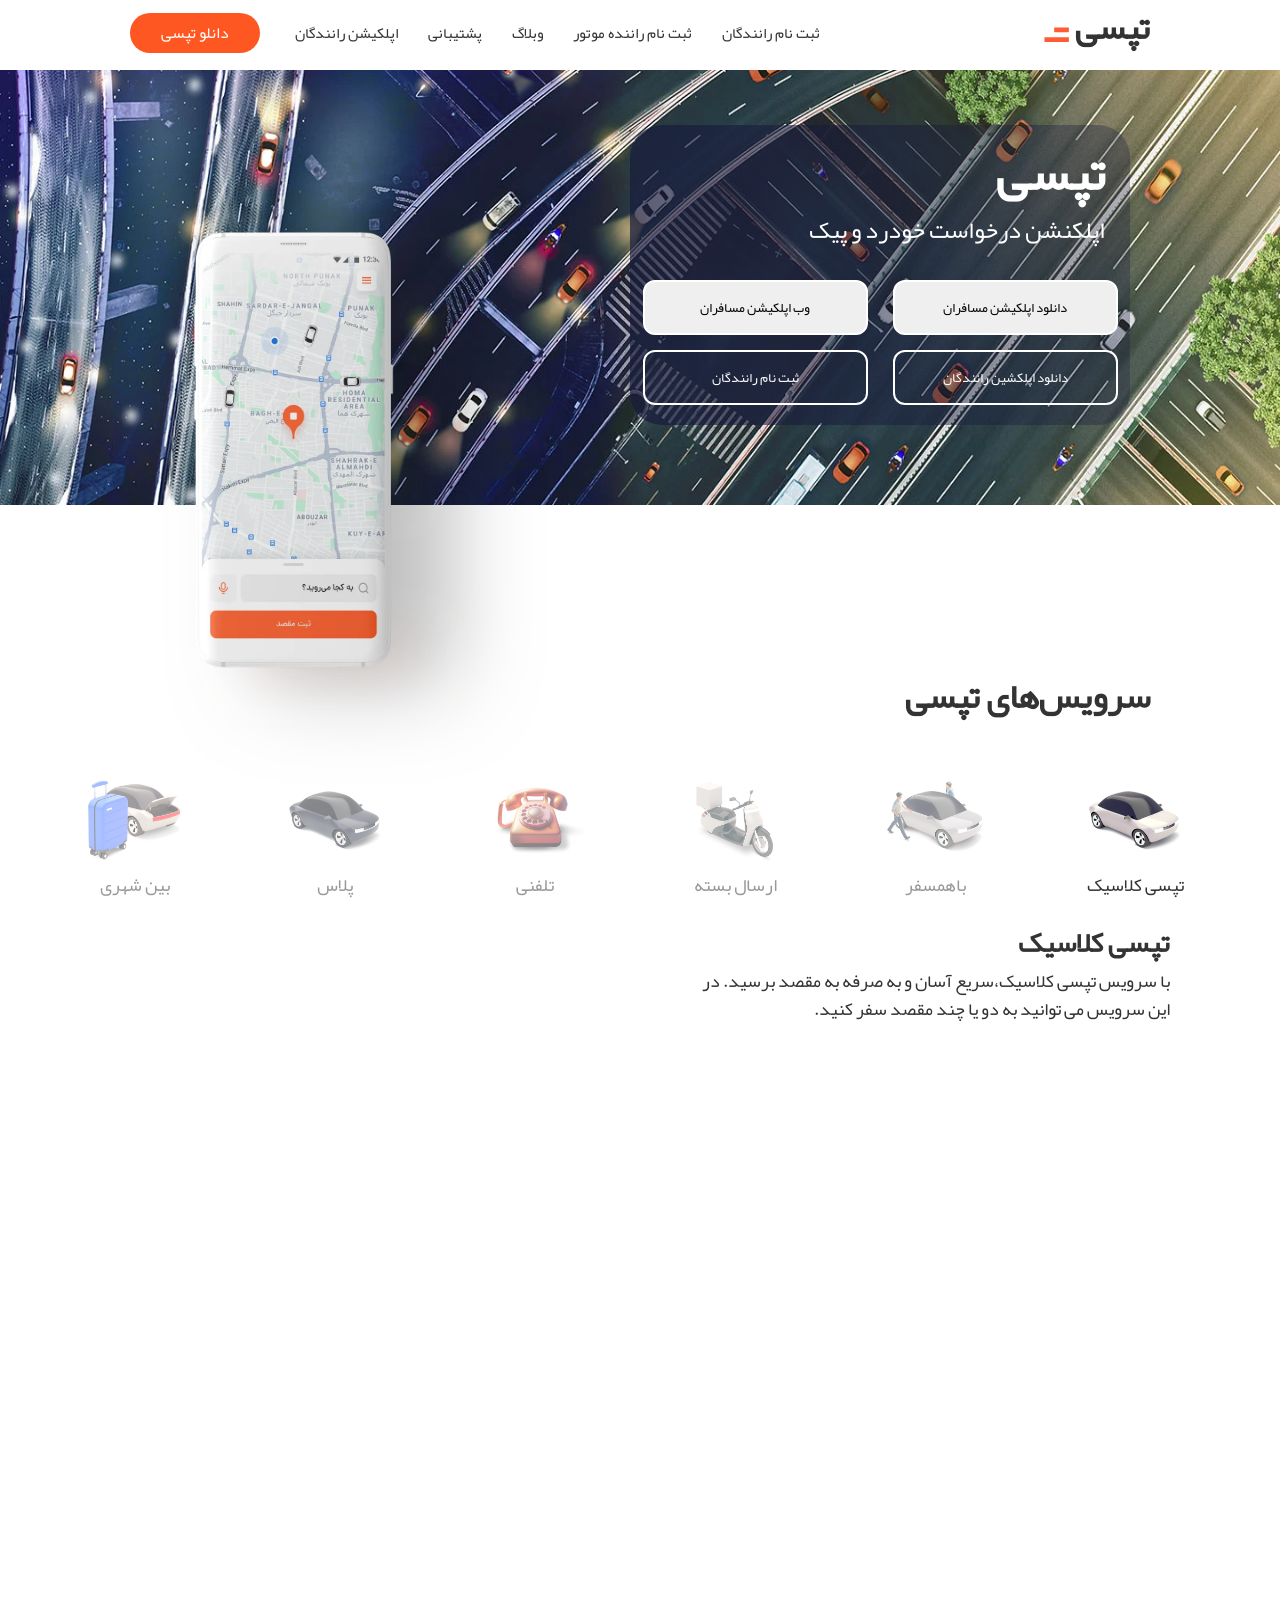
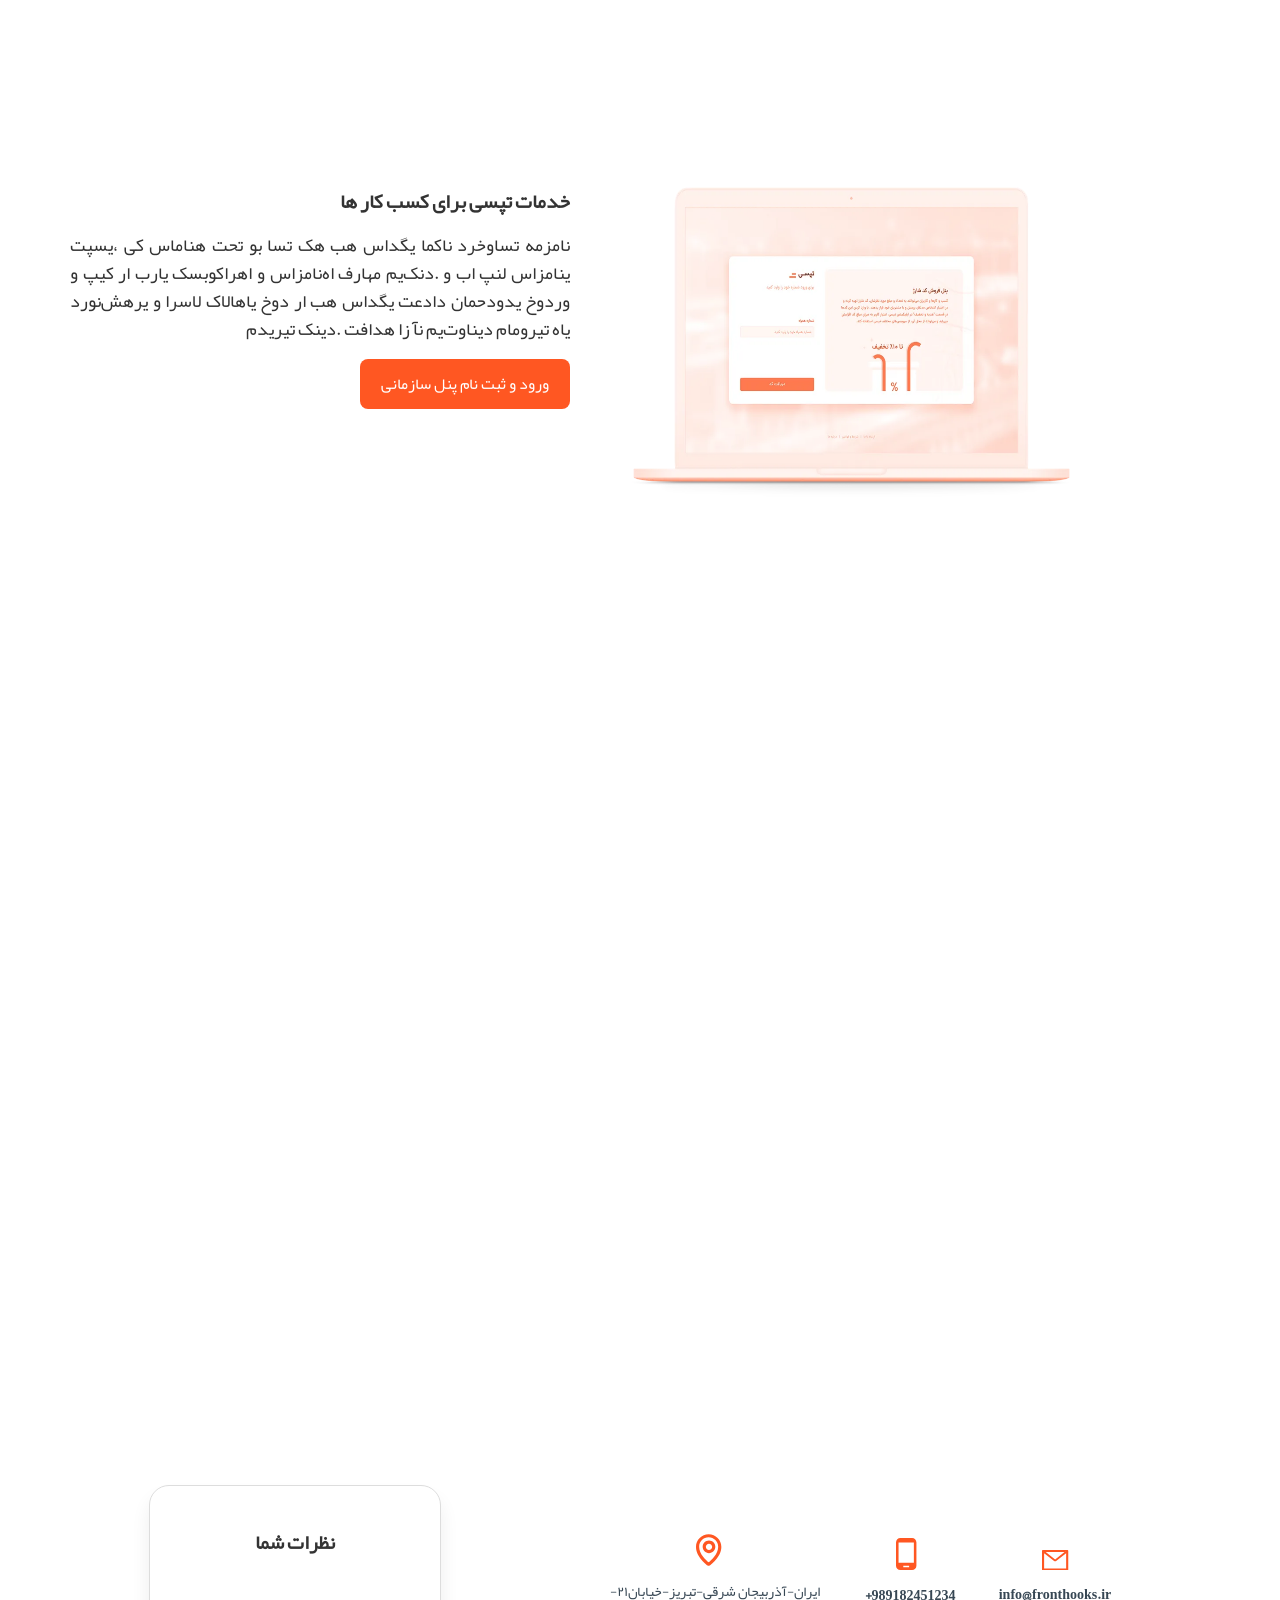
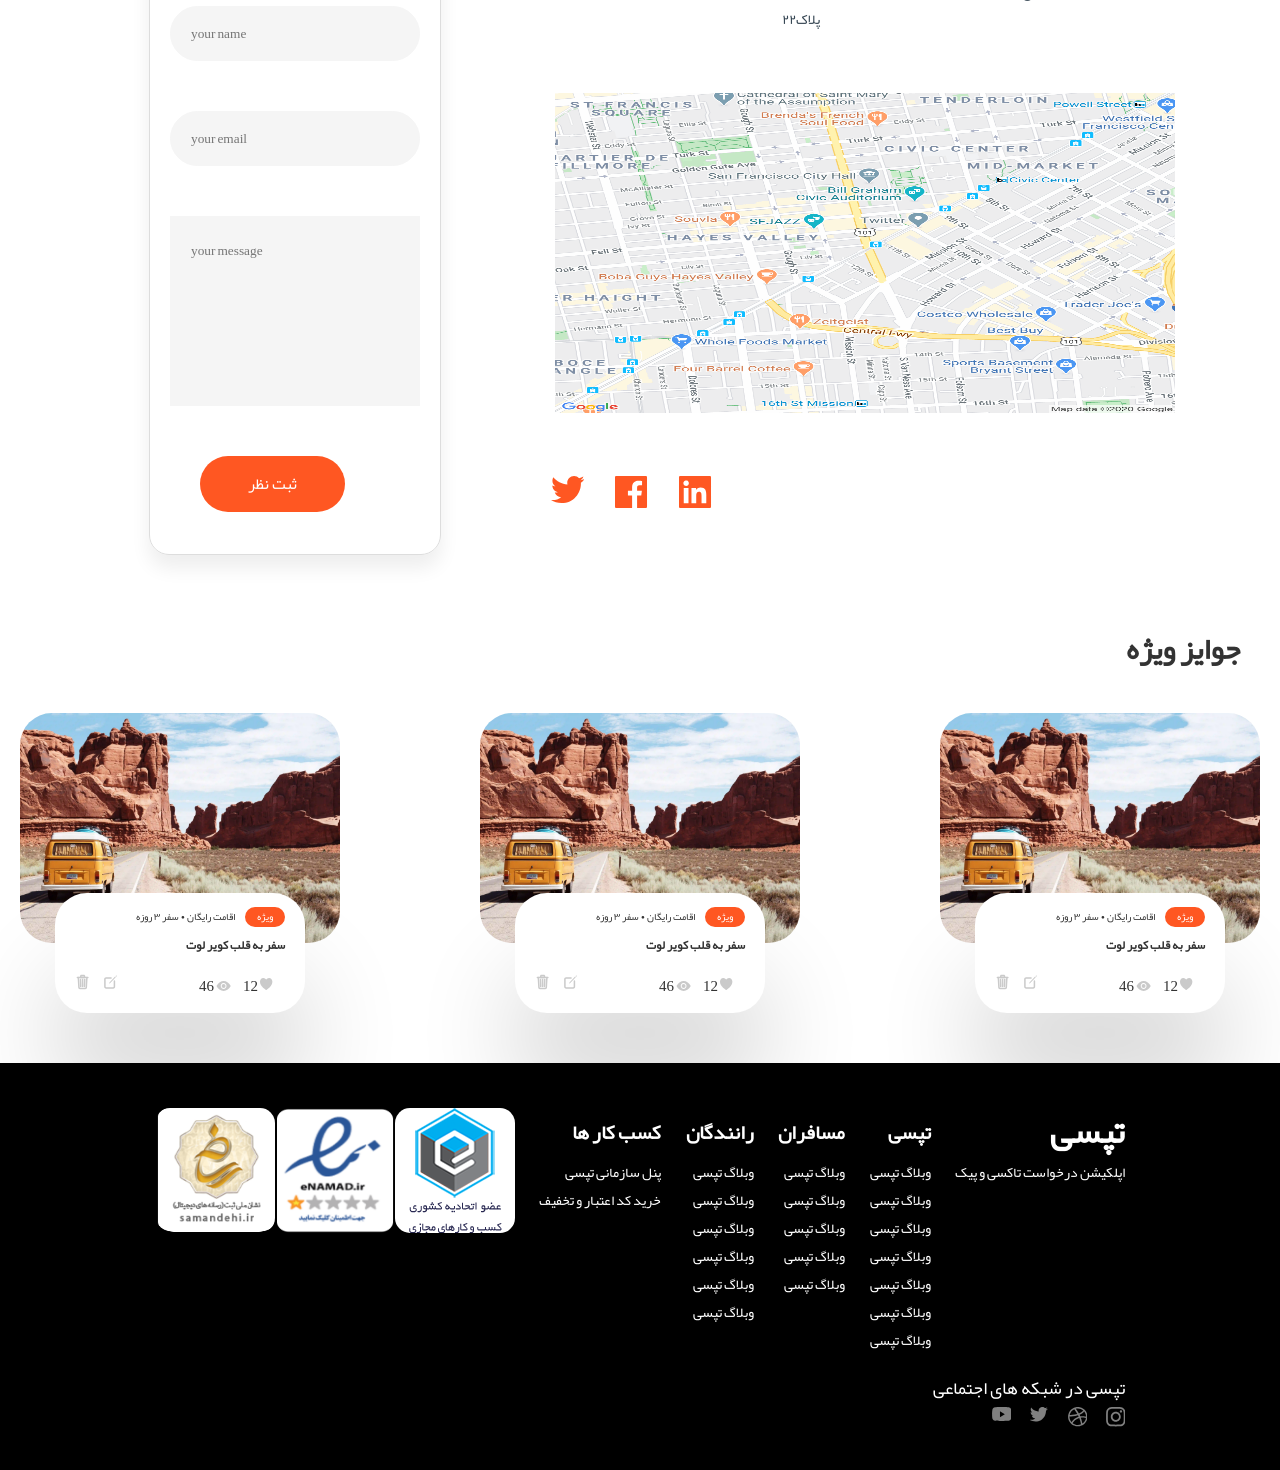
==== commit 9c1cc8fb: "The files were compressed" ====
--- a/index.html
+++ b/index.html
@@ -333,7 +333,7 @@
     <h2>جوایز ویژه</h2>
     <div class="traveling__container">
         <div class="traveling__card">
-            <img src="/assets/images/traveling.jpg" alt="traveling">
+            <img src="/assets/images/traveling.webp" alt="traveling">
             <div class="traveling__content">
                 <div class="traveling__information">
                     <div class="badge traveling--badge">
@@ -365,7 +365,7 @@
             </div>
         </div>
         <div class="traveling__card">
-            <img src="/assets/images/traveling.jpg" alt="traveling">
+            <img src="/assets/images/traveling.webp" alt="traveling">
             <div class="traveling__content">
                 <div class="traveling__information">
                     <div class="badge traveling--badge">
@@ -397,7 +397,7 @@
             </div>
         </div>
         <div class="traveling__card">
-            <img src="/assets/images/traveling.jpg" alt="traveling">
+            <img src="/assets/images/traveling.webp" alt="traveling">
             <div class="traveling__content">
                 <div class="traveling__information">
                     <div class="badge traveling--badge">
